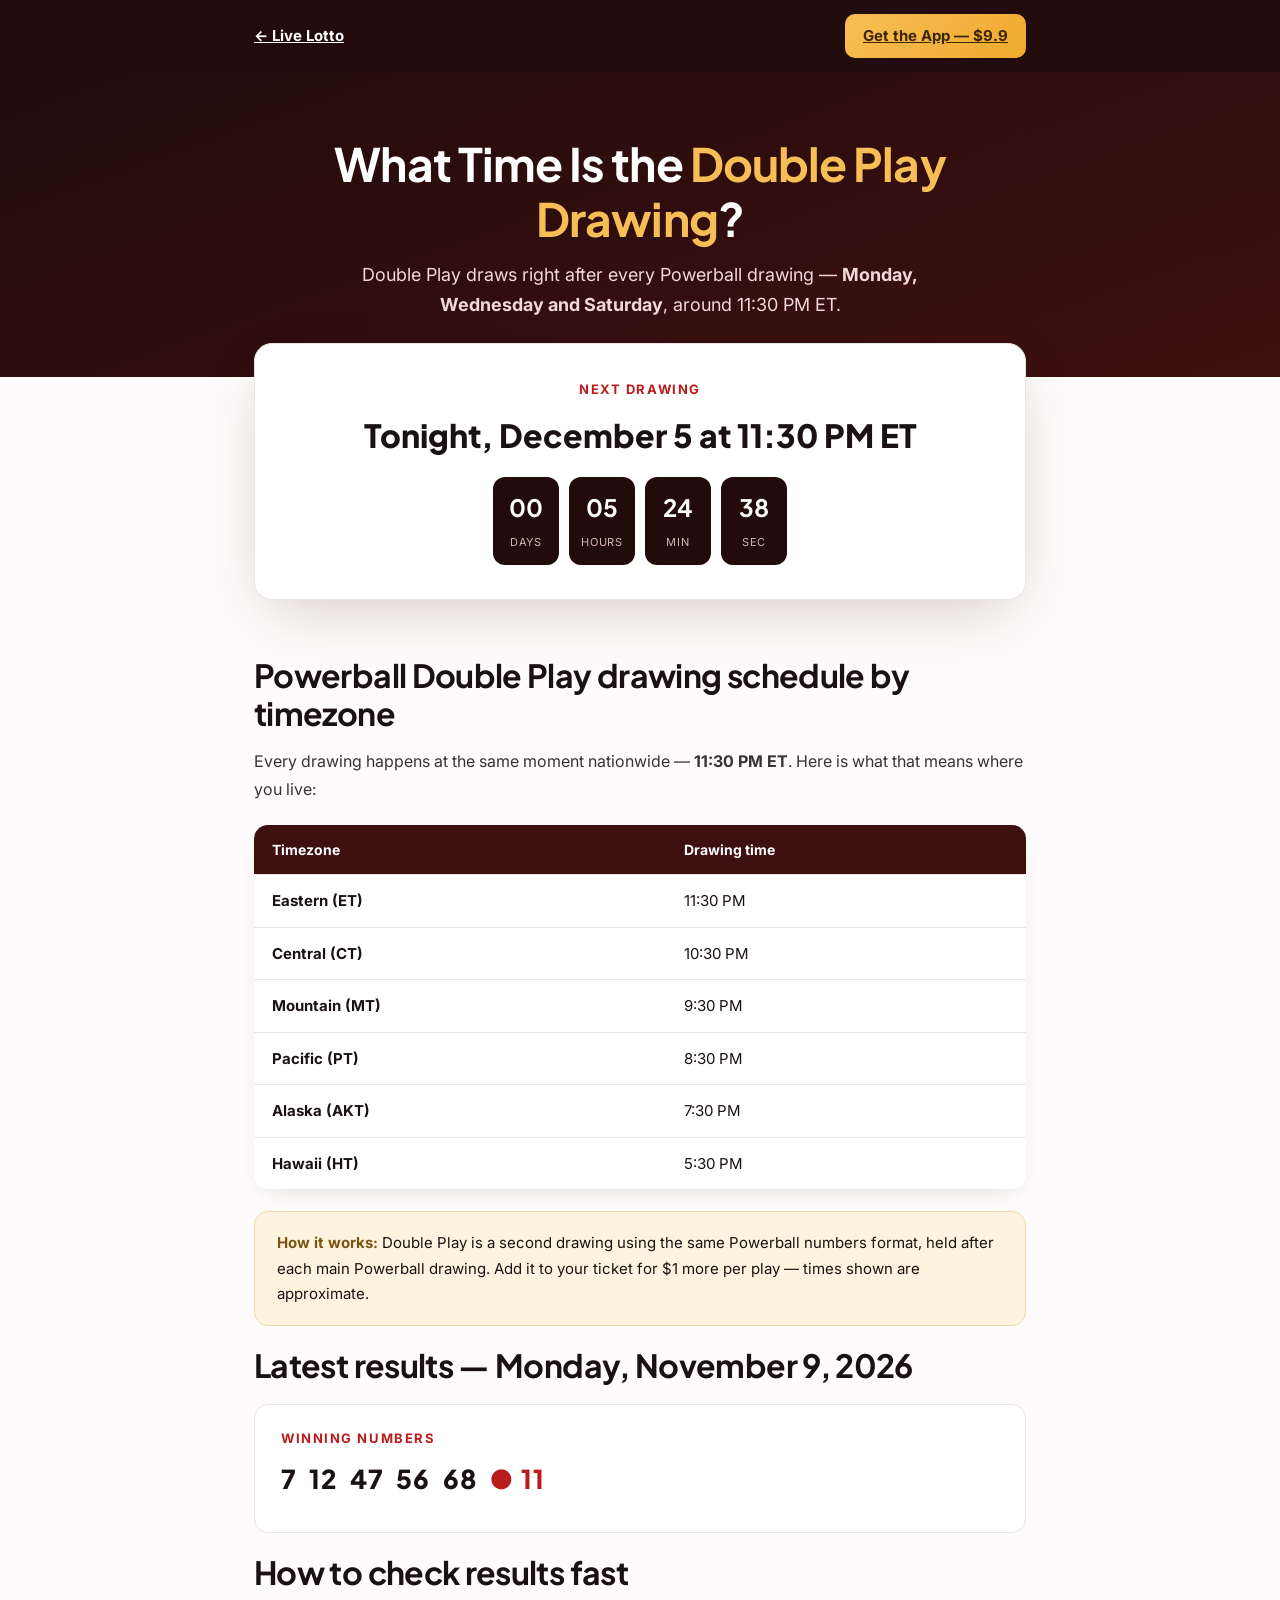
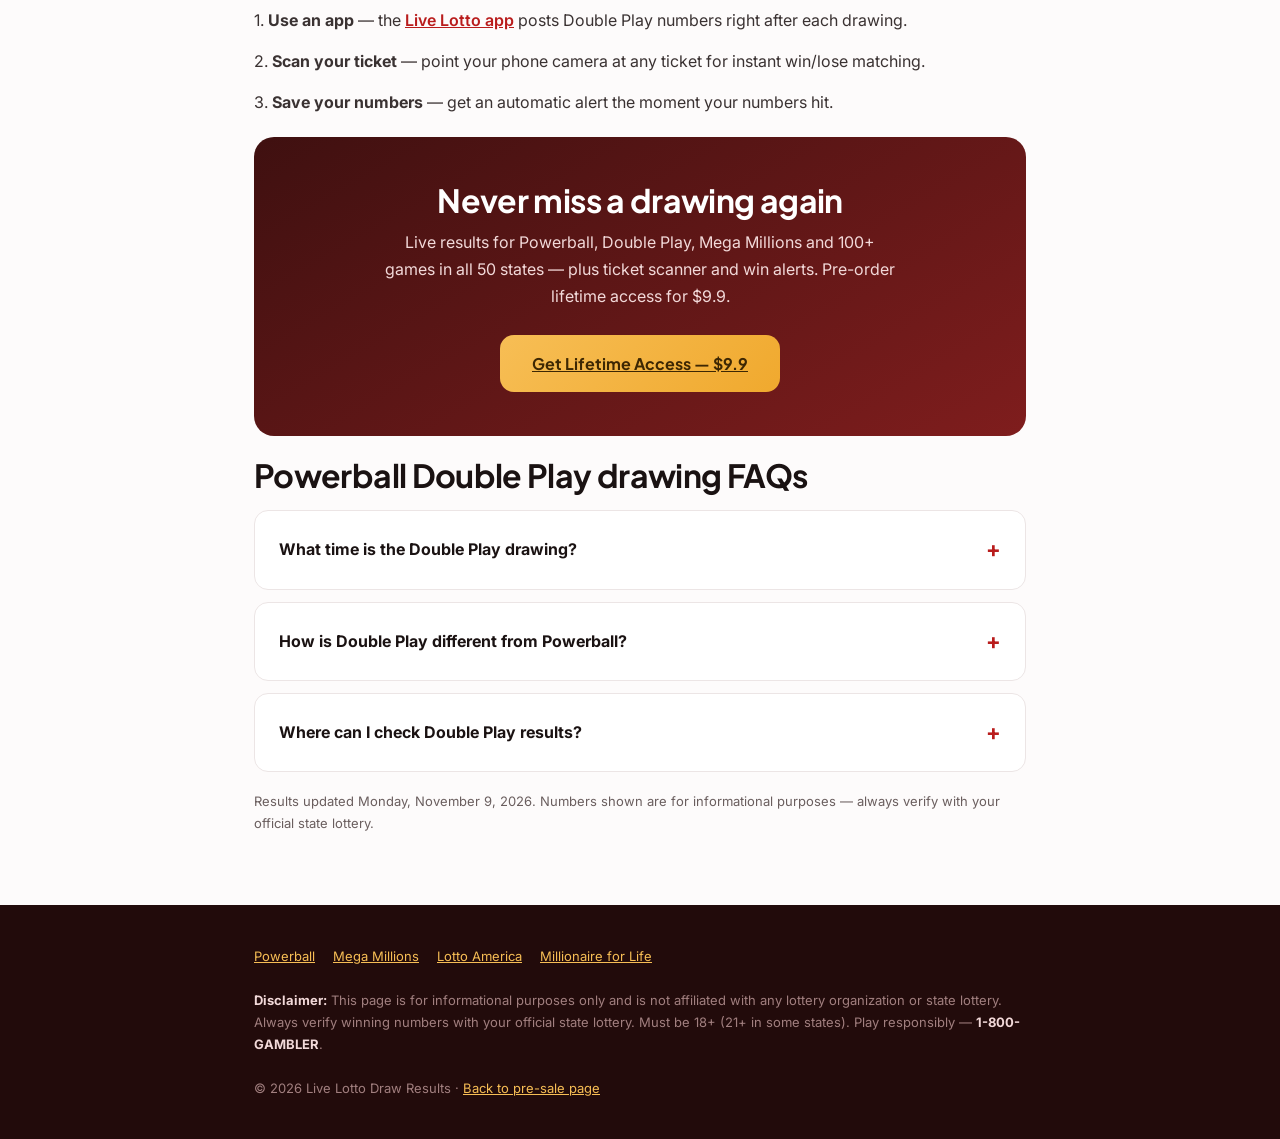
==== double-play-drawing-time.html @ 5d4a8264 "Auto-update lottery results 2026-11-10-1445" ====
<!DOCTYPE html>
<html lang="en">
<head>
<meta charset="UTF-8">
<meta name="viewport" content="width=device-width, initial-scale=1.0">
<title>What Time Is the Powerball Double Play Drawing? 2026 Schedule & Countdown</title>
<meta name="description" content="Double Play drawings follow every Powerball drawing — Monday, Wednesday and Saturday around 11:30 PM ET. See the next drawing time in your timezone with a live countdown.">
<link rel="canonical" href="https://dvbph9vzc2.github.io/Live-Lotto-Presale/double-play-drawing-time.html">
<link rel="preconnect" href="https://fonts.googleapis.com">
<link href="https://fonts.googleapis.com/css2?family=Plus+Jakarta+Sans:wght@600;700;800&family=Inter:wght@400;500;600&display=swap" rel="stylesheet">
<style>
:root{--red-950:#220b0b;--red-900:#3f1010;--red-800:#7f1d1d;--red-700:#b91c1c;--gold:#f0a92e;--ink:#1a1212;--muted:#6a5e5e;--line:#ece5e5;--bg:#fdfbfb;--card:#fff}
*{margin:0;padding:0;box-sizing:border-box}body{font-family:'Inter',system-ui,sans-serif;color:var(--ink);background:var(--bg);line-height:1.7}
h1,h2{font-family:'Plus Jakarta Sans',system-ui,sans-serif;letter-spacing:-.02em;line-height:1.2}
.wrap{max-width:820px;margin:0 auto;padding:0 24px}
.topbar{background:var(--red-950);color:#fff;padding:14px 0}
.topbar .wrap{display:flex;align-items:center;justify-content:space-between}
.topbar a{color:#fff;font-weight:700;font-size:15px}
.topbar a.cta{background:linear-gradient(135deg,#f7be55,#f0a92e);color:#3d2703;padding:9px 18px;border-radius:10px}
header.hero{background:linear-gradient(160deg,var(--red-950),var(--red-900));color:#fff;padding:64px 0 56px;text-align:center}
header.hero h1{font-size:clamp(30px,5vw,46px);margin-bottom:14px}
header.hero h1 span{color:#f7be55}
header.hero p{color:#f2d9d9;font-size:18px;max-width:620px;margin:0 auto}
.answer{background:var(--card);border:1px solid var(--line);border-radius:18px;box-shadow:0 20px 60px -20px rgba(64,16,16,.25);margin:-34px auto 0;max-width:820px;padding:34px 30px;text-align:center;position:relative}
.answer .label{font-size:13px;font-weight:700;letter-spacing:.12em;text-transform:uppercase;color:var(--red-700);margin-bottom:8px}
.answer .when{font-family:'Plus Jakarta Sans',sans-serif;font-size:clamp(22px,3.6vw,32px);font-weight:800;margin-bottom:14px}
.count{display:flex;justify-content:center;gap:10px;margin-top:6px}
.cd{background:var(--red-950);color:#fff;border-radius:12px;min-width:66px;padding:10px 6px}
.cd b{font-family:'Plus Jakarta Sans',sans-serif;font-size:24px;display:block}
.cd span{font-size:11px;letter-spacing:.08em;color:#d9b3b3}
section{padding:56px 0}
h2{font-size:clamp(24px,3.4vw,32px);margin-bottom:16px}
p{margin-bottom:14px;color:#3a3232}
table{width:100%;border-collapse:collapse;margin:22px 0;background:var(--card);border-radius:14px;overflow:hidden;box-shadow:0 8px 24px -12px rgba(64,16,16,.18)}
th{background:var(--red-900);color:#fff;text-align:left;padding:13px 18px;font-size:14px}
td{padding:13px 18px;border-top:1px solid var(--line);font-size:15px}
td:first-child{font-weight:700}
.note{background:#fdf3df;border:1px solid #f0d9a8;border-radius:14px;padding:18px 22px;font-size:15px;margin:20px 0}
.note strong{color:#7a5410}
.results{background:var(--card);border:1px solid var(--line);border-radius:14px;padding:22px 26px;margin:20px 0}
.results .nums{font-family:'Plus Jakarta Sans',sans-serif;font-size:26px;font-weight:800;letter-spacing:.04em;margin:8px 0}
.results .nums span{color:var(--red-700)}
.cta-box{background:linear-gradient(150deg,var(--red-900),var(--red-800));border-radius:20px;color:#fff;padding:44px 36px;text-align:center;margin:20px 0}
.cta-box h2{color:#fff;margin-bottom:10px}
.cta-box p{color:#f2d9d9;max-width:520px;margin:0 auto 24px}
.btn{display:inline-block;font-family:'Plus Jakarta Sans',sans-serif;font-weight:700;background:linear-gradient(135deg,#f7be55,#f0a92e);color:#3d2703;padding:15px 32px;border-radius:14px;font-size:16px}
.faq{border:1px solid var(--line);border-radius:14px;margin-bottom:12px;background:#fff}
.faq summary{cursor:pointer;font-weight:700;font-size:16px;padding:20px 24px;list-style:none;display:flex;justify-content:space-between;align-items:center}
.faq summary::-webkit-details-marker{display:none}
.faq summary::after{content:"+";font-size:22px;color:var(--red-700)}
.faq[open] summary::after{content:"–"}
.faq .a{padding:0 24px 22px;color:var(--muted);font-size:15px}
footer{background:var(--red-950);color:#a17f7f;font-size:13px;padding:40px 0;line-height:1.7}
footer strong{color:#f2d9d9}
footer nav a{color:#f7be55;margin-right:14px}
</style>
<script type="application/ld+json">
{"@context":"https://schema.org","@type":"FAQPage","mainEntity":[{"@type":"Question","name":"What time is the Double Play drawing?","acceptedAnswer":{"@type":"Answer","text":"Double Play drawings are held after each Powerball drawing — Monday, Wednesday and Saturday, at approximately 11:30 PM Eastern Time."}},{"@type":"Question","name":"How is Double Play different from Powerball?","acceptedAnswer":{"@type":"Answer","text":"Double Play uses the same 5/69 + 1/26 format but is a separate drawing with its own $10 million top prize. It costs an extra $1 per play, added to a Powerball ticket."}},{"@type":"Question","name":"Where can I check Double Play results?","acceptedAnswer":{"@type":"Answer","text":"Results post on Powerball.com after each drawing. The Live Lotto app posts winning numbers instantly, with a ticket scanner and win alerts."}}]}
</script>
</head>
<body>
<div class="topbar"><div class="wrap"><a href="index.html">← Live Lotto</a><a class="cta" href="index.html#pricing">Get the App — $9.9</a></div></div>
<header class="hero"><div class="wrap">
<h1>What Time Is the <span>Double Play Drawing</span>?</h1>
<p>Double Play draws right after every Powerball drawing — <strong>Monday, Wednesday and Saturday</strong>, around 11:30 PM ET.</p>
</div></header>
<div class="wrap"><div class="answer">
<div class="label">Next drawing</div>
<div class="when" id="when">—</div>
<div class="count"><div class="cd"><b id="cd-d">00</b><span>DAYS</span></div><div class="cd"><b id="cd-h">00</b><span>HOURS</span></div><div class="cd"><b id="cd-m">00</b><span>MIN</span></div><div class="cd"><b id="cd-s">00</b><span>SEC</span></div></div>
</div></div>
<section><div class="wrap">
<h2>Powerball Double Play drawing schedule by timezone</h2>
<p>Every drawing happens at the same moment nationwide — <strong>11:30 PM ET</strong>. Here is what that means where you live:</p>
<table><tr><th>Timezone</th><th>Drawing time</th></tr>
<tr><td>Eastern (ET)</td><td>11:30 PM</td></tr>
<tr><td>Central (CT)</td><td>10:30 PM</td></tr>
<tr><td>Mountain (MT)</td><td>9:30 PM</td></tr>
<tr><td>Pacific (PT)</td><td>8:30 PM</td></tr>
<tr><td>Alaska (AKT)</td><td>7:30 PM</td></tr>
<tr><td>Hawaii (HT)</td><td>5:30 PM</td></tr></table>
<div class="note"><strong>How it works:</strong> Double Play is a second drawing using the same Powerball numbers format, held after each main Powerball drawing. Add it to your ticket for $1 more per play — times shown are approximate.</div>
<h2>Latest results — Monday, November 9, 2026</h2>
<div class="results">
<div class="label" style="font-size:13px;font-weight:700;letter-spacing:.12em;text-transform:uppercase;color:var(--red-700)">Winning numbers</div>
<div class="nums">7 &nbsp;12 &nbsp;47 &nbsp;56 &nbsp;68 &nbsp;<span>● 11</span></div>
</div>

<h2>How to check results fast</h2>
<p>1. <strong>Use an app</strong> — the <a href="index.html" style="color:var(--red-700);font-weight:600">Live Lotto app</a> posts Double Play numbers right after each drawing.</p>
<p>2. <strong>Scan your ticket</strong> — point your phone camera at any ticket for instant win/lose matching.</p>
<p>3. <strong>Save your numbers</strong> — get an automatic alert the moment your numbers hit.</p>
<div class="cta-box">
<h2>Never miss a drawing again</h2>
<p>Live results for Powerball, Double Play, Mega Millions and 100+ games in all 50 states — plus ticket scanner and win alerts. Pre-order lifetime access for $9.9.</p>
<a class="btn" href="index.html#pricing">Get Lifetime Access — $9.9</a>
</div>
<h2>Powerball Double Play drawing FAQs</h2>
<details class="faq"><summary>What time is the Double Play drawing?</summary><div class="a">Double Play drawings are held after each Powerball drawing — Monday, Wednesday and Saturday, at approximately 11:30 PM Eastern Time.</div></details>
<details class="faq"><summary>How is Double Play different from Powerball?</summary><div class="a">Double Play uses the same 5/69 + 1/26 format but is a separate drawing with its own $10 million top prize. It costs an extra $1 per play, added to a Powerball ticket.</div></details>
<details class="faq"><summary>Where can I check Double Play results?</summary><div class="a">Results post on Powerball.com after each drawing. The Live Lotto app posts winning numbers instantly, with a ticket scanner and win alerts.</div></details>
<p style="font-size:13px;color:var(--muted);margin-top:18px">Results updated Monday, November 9, 2026. Numbers shown are for informational purposes — always verify with your official state lottery.</p>
</div></section>
<footer><div class="wrap">
<nav><a href="powerball-drawing-time.html">Powerball</a>
<a href="mega-millions-drawing-time.html">Mega Millions</a>
<a href="lotto-america-drawing-time.html">Lotto America</a>
<a href="millionaire-for-life-drawing-time.html">Millionaire for Life</a></nav><br>
<strong>Disclaimer:</strong> This page is for informational purposes only and is not affiliated with any lottery organization or state lottery. Always verify winning numbers with your official state lottery. Must be 18+ (21+ in some states). Play responsibly — <strong>1-800-GAMBLER</strong>.<br><br>
© 2026 Live Lotto Draw Results · <a href="index.html" style="color:#f7be55">Back to pre-sale page</a>
</div></footer>
<script>
function etParts(ms){
  var map={Sun:0,Mon:1,Tue:2,Wed:3,Thu:4,Fri:5,Sat:6};
  var p=Object.fromEntries(new Intl.DateTimeFormat('en-US',{timeZone:'America/New_York',weekday:'short',year:'numeric',month:'numeric',day:'numeric',hour:'numeric',minute:'numeric',hour12:false}).formatToParts(new Date(ms)).map(function(x){return [x.type,x.value];}));
  return {wd:map[p.weekday],y:+p.year,mo:+p.month,d:+p.day};
}
function etOffsetMs(ms){
  var dtf=new Intl.DateTimeFormat('en-US',{timeZone:'America/New_York',year:'numeric',month:'2-digit',day:'2-digit',hour:'2-digit',minute:'2-digit',second:'2-digit',hour12:false});
  var p=Object.fromEntries(dtf.formatToParts(new Date(ms)).map(function(x){return [x.type,x.value];}));
  var asUTC=Date.UTC(+p.year,+p.month-1,+p.day,(+p.hour)%24,+p.minute,+p.second);
  return ms-asUTC;
}
function nextDraw(){
  var now=Date.now(),days=[1, 3, 6];
  for(var i=0;i<8;i++){
    var probe=now+i*864e5, ep=etParts(probe);
    if(days.indexOf(ep.wd)===-1) continue;
    var drawMs=Date.UTC(ep.y,ep.mo-1,ep.d,23,30,0)+etOffsetMs(probe);
    if(drawMs>now) return {ms:drawMs,y:ep.y,mo:ep.mo,d:ep.d};
  }
  return null;
}
var DAYS=['Sunday','Monday','Tuesday','Wednesday','Thursday','Friday','Saturday'];
var MON=['January','February','March','April','May','June','July','August','September','October','November','December'];
var nd=nextDraw();
if(nd){
  var ep=etParts(nd.ms);
  var today=etParts(Date.now());
  var label=(ep.y===today.y&&ep.mo===today.mo&&ep.d===today.d)?"Tonight":DAYS[ep.wd];
  document.getElementById('when').textContent=label+', '+MON[ep.mo-1]+' '+ep.d+' at 11:30 PM ET';
  (function tick(){
    var diff=Math.max(0,nd.ms-Date.now());
    var d=Math.floor(diff/864e5),h=Math.floor(diff%864e5/36e5),m=Math.floor(diff%36e5/6e4),s=Math.floor(diff%6e4/1e3);
    document.getElementById('cd-d').textContent=String(d).padStart(2,'0');
    document.getElementById('cd-h').textContent=String(h).padStart(2,'0');
    document.getElementById('cd-m').textContent=String(m).padStart(2,'0');
    document.getElementById('cd-s').textContent=String(s).padStart(2,'0');
    setTimeout(tick,1000);
  })();
}
</script>
</body>
</html>
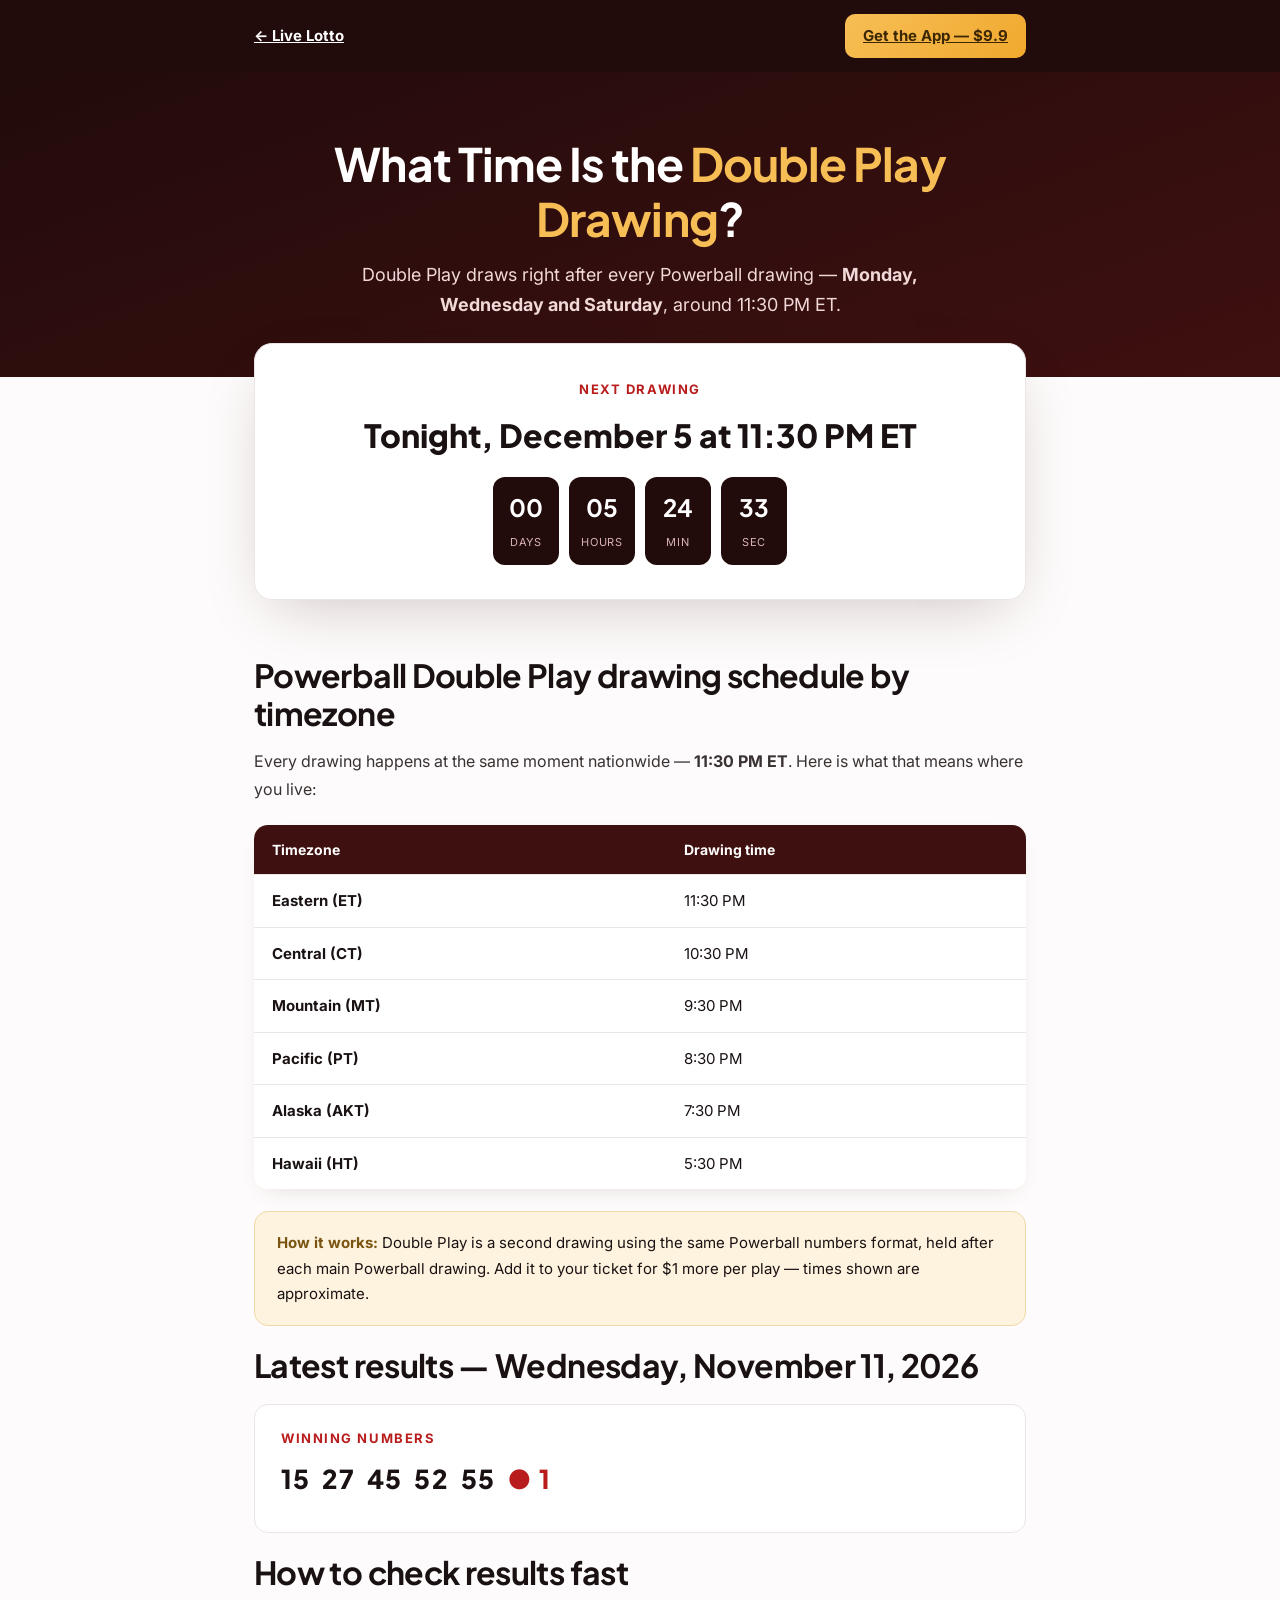
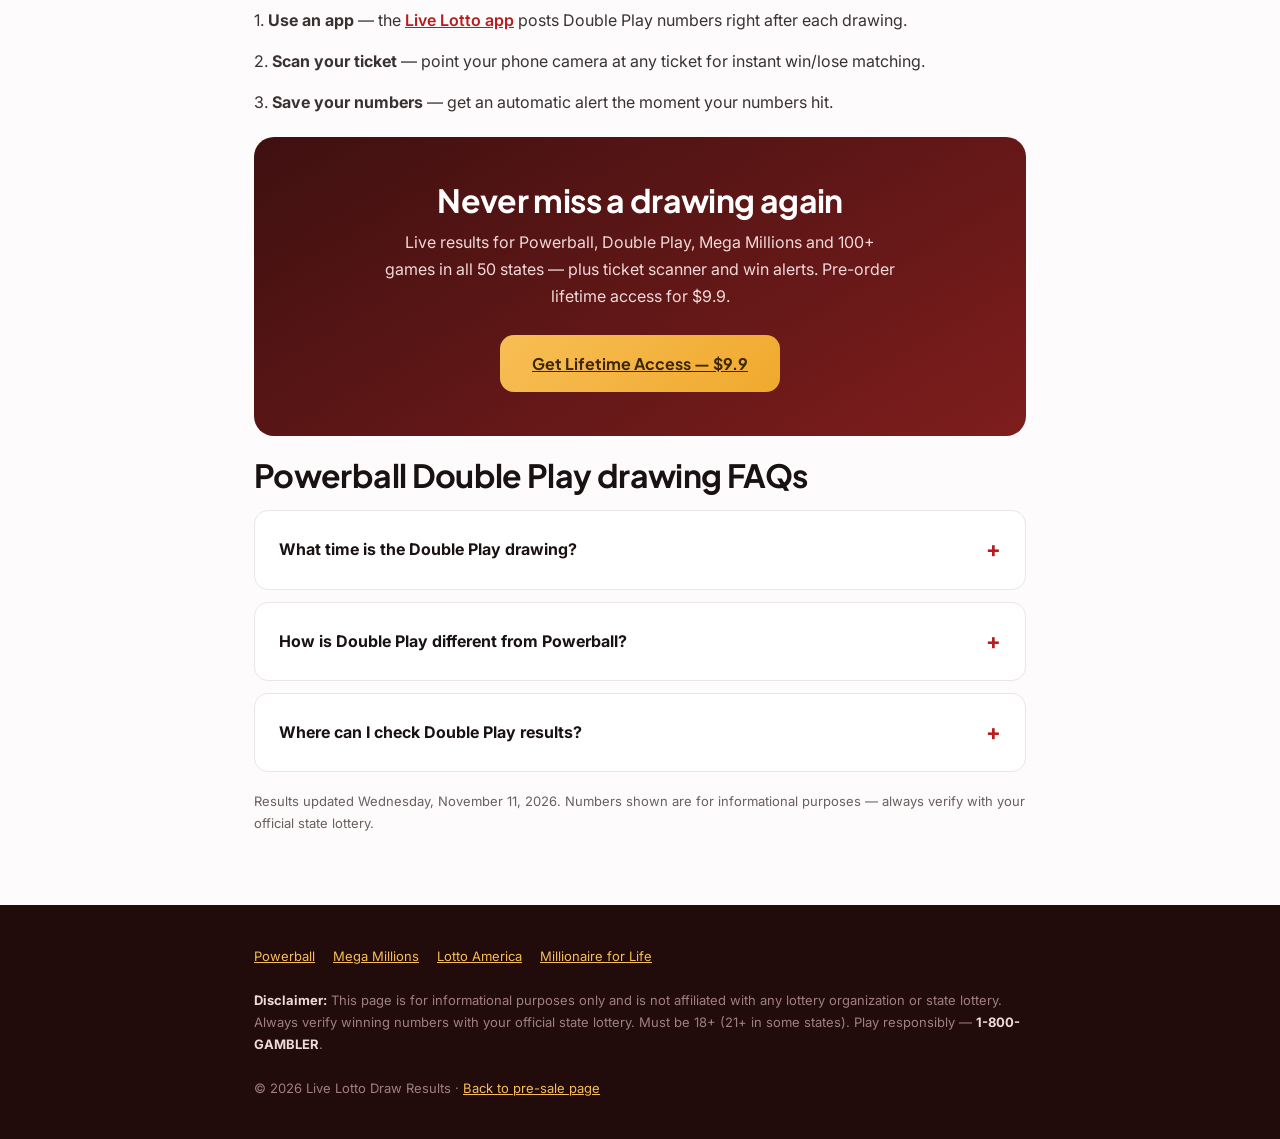
==== commit 0aa9356a: "Auto-update lottery results 2026-11-12-1502" ====
--- a/double-play-drawing-time.html
+++ b/double-play-drawing-time.html
@@ -80,10 +80,10 @@
 <tr><td>Alaska (AKT)</td><td>7:30 PM</td></tr>
 <tr><td>Hawaii (HT)</td><td>5:30 PM</td></tr></table>
 <div class="note"><strong>How it works:</strong> Double Play is a second drawing using the same Powerball numbers format, held after each main Powerball drawing. Add it to your ticket for $1 more per play — times shown are approximate.</div>
-<h2>Latest results — Monday, November 9, 2026</h2>
+<h2>Latest results — Wednesday, November 11, 2026</h2>
 <div class="results">
 <div class="label" style="font-size:13px;font-weight:700;letter-spacing:.12em;text-transform:uppercase;color:var(--red-700)">Winning numbers</div>
-<div class="nums">7 &nbsp;12 &nbsp;47 &nbsp;56 &nbsp;68 &nbsp;<span>● 11</span></div>
+<div class="nums">15 &nbsp;27 &nbsp;45 &nbsp;52 &nbsp;55 &nbsp;<span>● 1</span></div>
 </div>
 
 <h2>How to check results fast</h2>
@@ -99,7 +99,7 @@
 <details class="faq"><summary>What time is the Double Play drawing?</summary><div class="a">Double Play drawings are held after each Powerball drawing — Monday, Wednesday and Saturday, at approximately 11:30 PM Eastern Time.</div></details>
 <details class="faq"><summary>How is Double Play different from Powerball?</summary><div class="a">Double Play uses the same 5/69 + 1/26 format but is a separate drawing with its own $10 million top prize. It costs an extra $1 per play, added to a Powerball ticket.</div></details>
 <details class="faq"><summary>Where can I check Double Play results?</summary><div class="a">Results post on Powerball.com after each drawing. The Live Lotto app posts winning numbers instantly, with a ticket scanner and win alerts.</div></details>
-<p style="font-size:13px;color:var(--muted);margin-top:18px">Results updated Monday, November 9, 2026. Numbers shown are for informational purposes — always verify with your official state lottery.</p>
+<p style="font-size:13px;color:var(--muted);margin-top:18px">Results updated Wednesday, November 11, 2026. Numbers shown are for informational purposes — always verify with your official state lottery.</p>
 </div></section>
 <footer><div class="wrap">
 <nav><a href="powerball-drawing-time.html">Powerball</a>
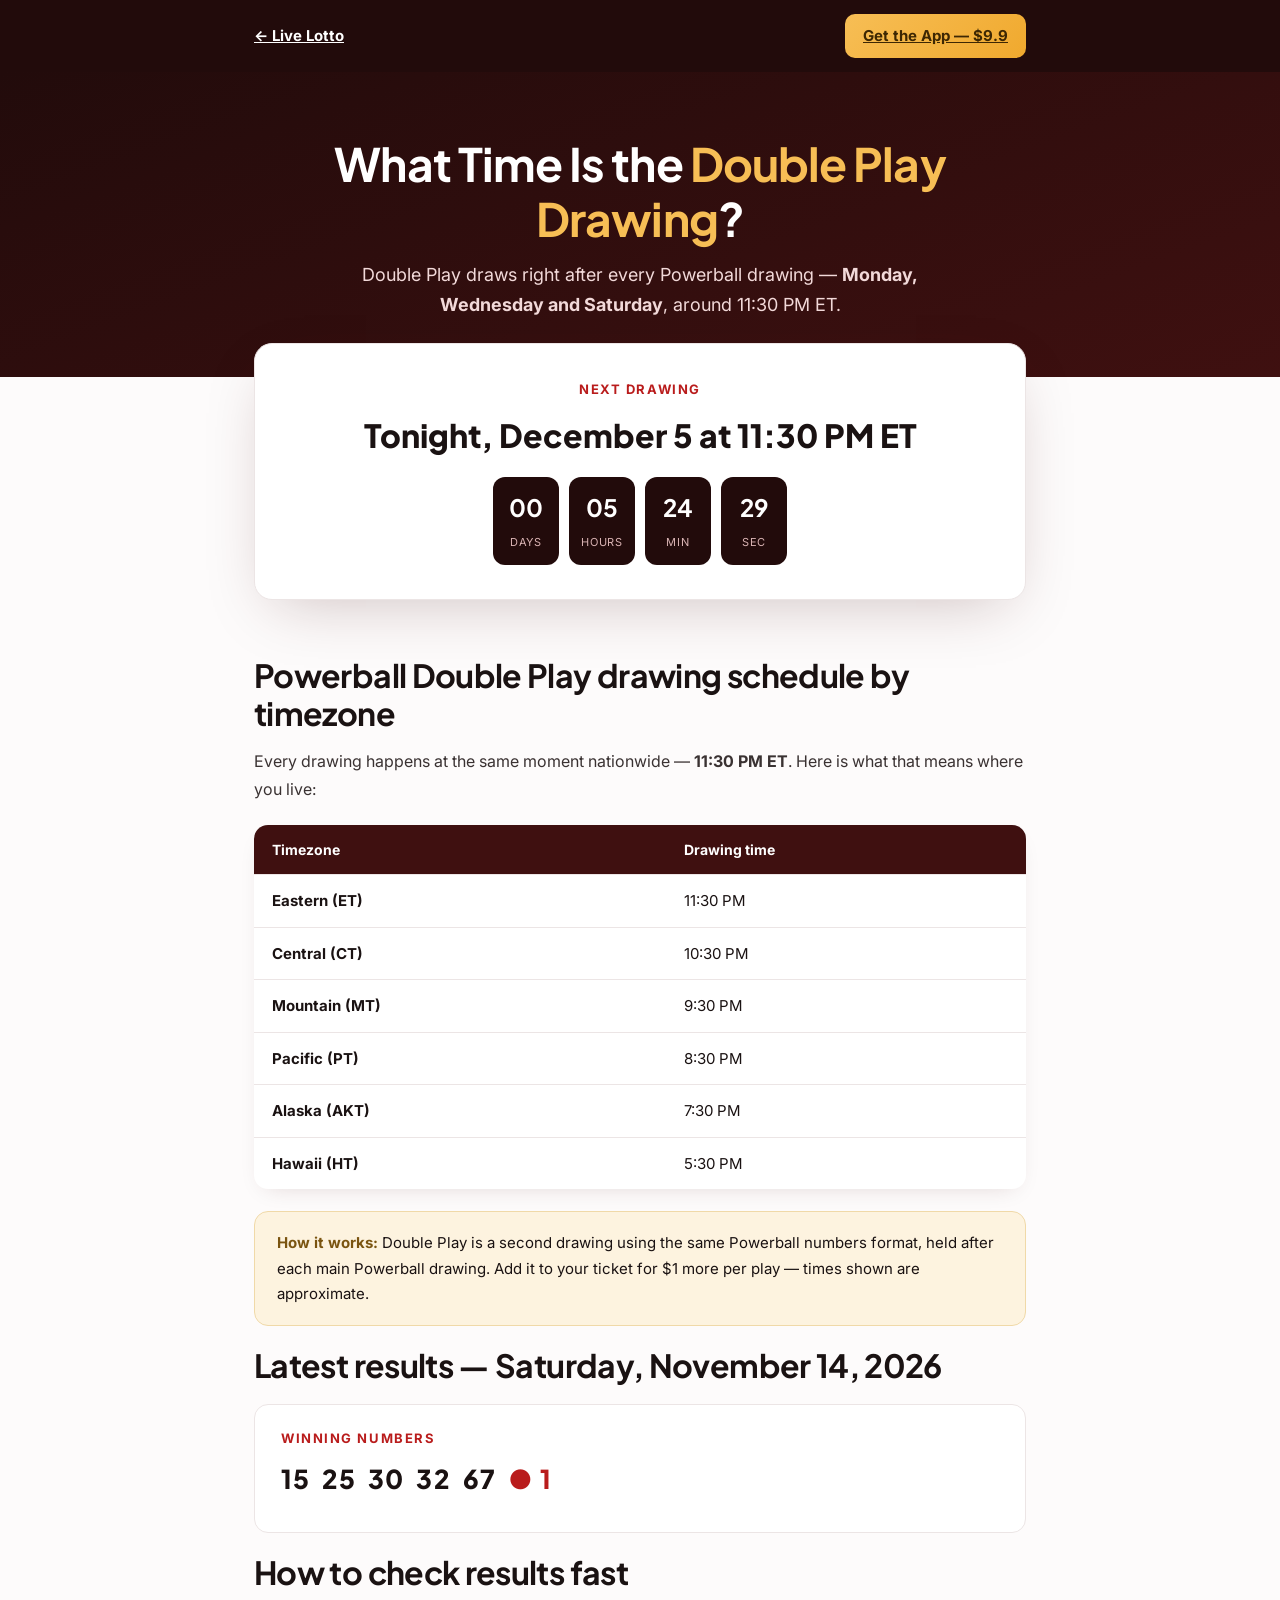
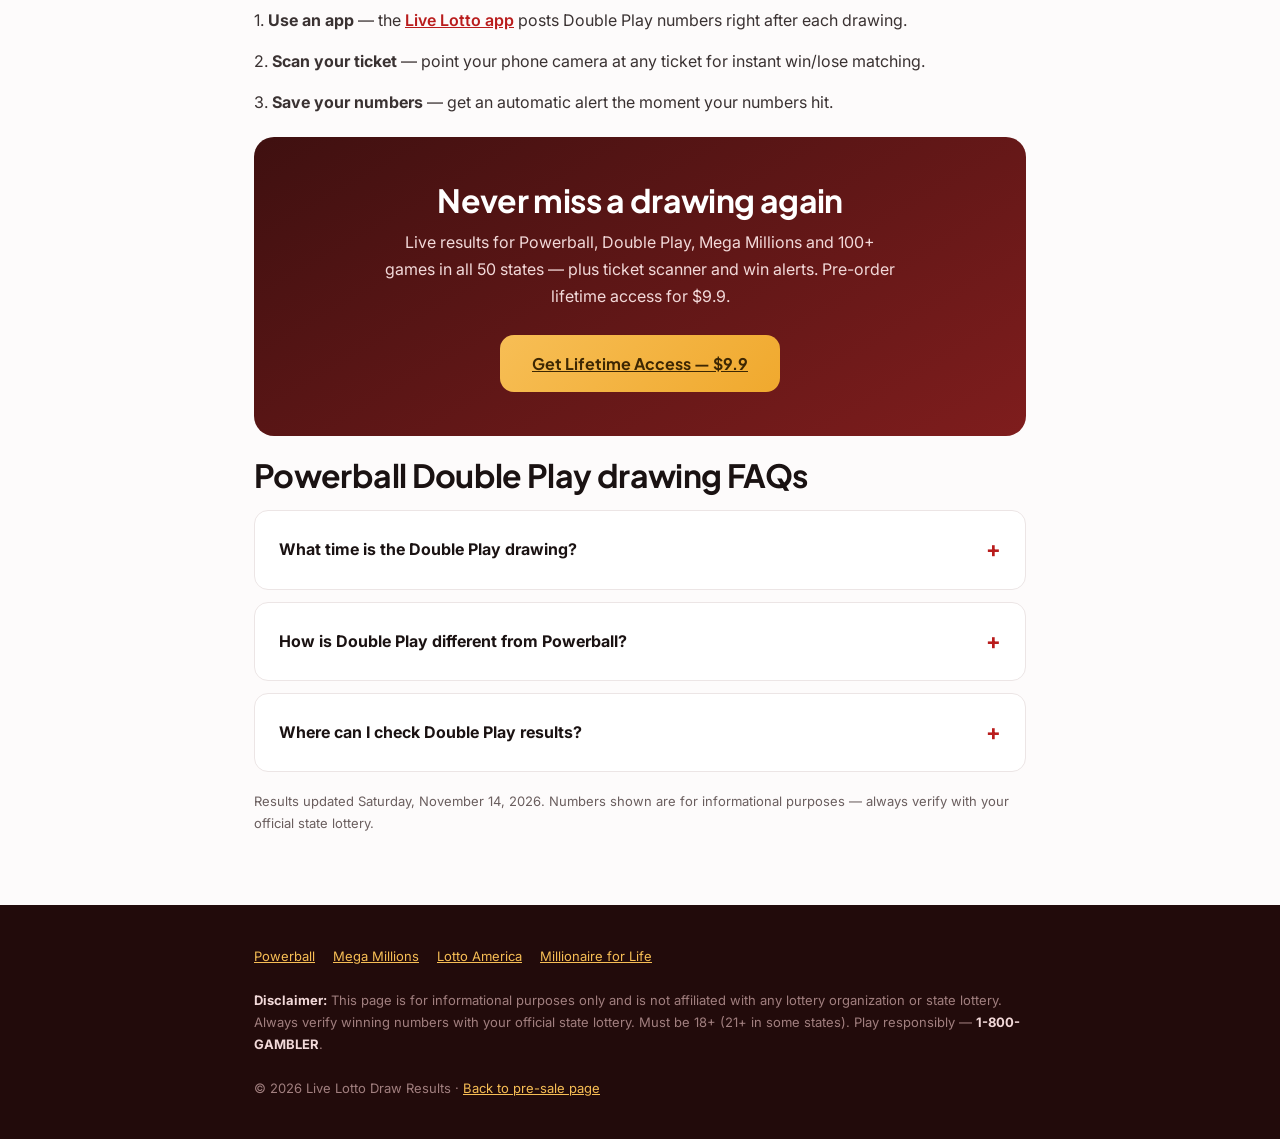
==== commit 750c50c9: "Auto-update lottery results 2026-11-15-1350" ====
--- a/double-play-drawing-time.html
+++ b/double-play-drawing-time.html
@@ -80,10 +80,10 @@
 <tr><td>Alaska (AKT)</td><td>7:30 PM</td></tr>
 <tr><td>Hawaii (HT)</td><td>5:30 PM</td></tr></table>
 <div class="note"><strong>How it works:</strong> Double Play is a second drawing using the same Powerball numbers format, held after each main Powerball drawing. Add it to your ticket for $1 more per play — times shown are approximate.</div>
-<h2>Latest results — Wednesday, November 11, 2026</h2>
+<h2>Latest results — Saturday, November 14, 2026</h2>
 <div class="results">
 <div class="label" style="font-size:13px;font-weight:700;letter-spacing:.12em;text-transform:uppercase;color:var(--red-700)">Winning numbers</div>
-<div class="nums">15 &nbsp;27 &nbsp;45 &nbsp;52 &nbsp;55 &nbsp;<span>● 1</span></div>
+<div class="nums">15 &nbsp;25 &nbsp;30 &nbsp;32 &nbsp;67 &nbsp;<span>● 1</span></div>
 </div>
 
 <h2>How to check results fast</h2>
@@ -99,7 +99,7 @@
 <details class="faq"><summary>What time is the Double Play drawing?</summary><div class="a">Double Play drawings are held after each Powerball drawing — Monday, Wednesday and Saturday, at approximately 11:30 PM Eastern Time.</div></details>
 <details class="faq"><summary>How is Double Play different from Powerball?</summary><div class="a">Double Play uses the same 5/69 + 1/26 format but is a separate drawing with its own $10 million top prize. It costs an extra $1 per play, added to a Powerball ticket.</div></details>
 <details class="faq"><summary>Where can I check Double Play results?</summary><div class="a">Results post on Powerball.com after each drawing. The Live Lotto app posts winning numbers instantly, with a ticket scanner and win alerts.</div></details>
-<p style="font-size:13px;color:var(--muted);margin-top:18px">Results updated Wednesday, November 11, 2026. Numbers shown are for informational purposes — always verify with your official state lottery.</p>
+<p style="font-size:13px;color:var(--muted);margin-top:18px">Results updated Saturday, November 14, 2026. Numbers shown are for informational purposes — always verify with your official state lottery.</p>
 </div></section>
 <footer><div class="wrap">
 <nav><a href="powerball-drawing-time.html">Powerball</a>
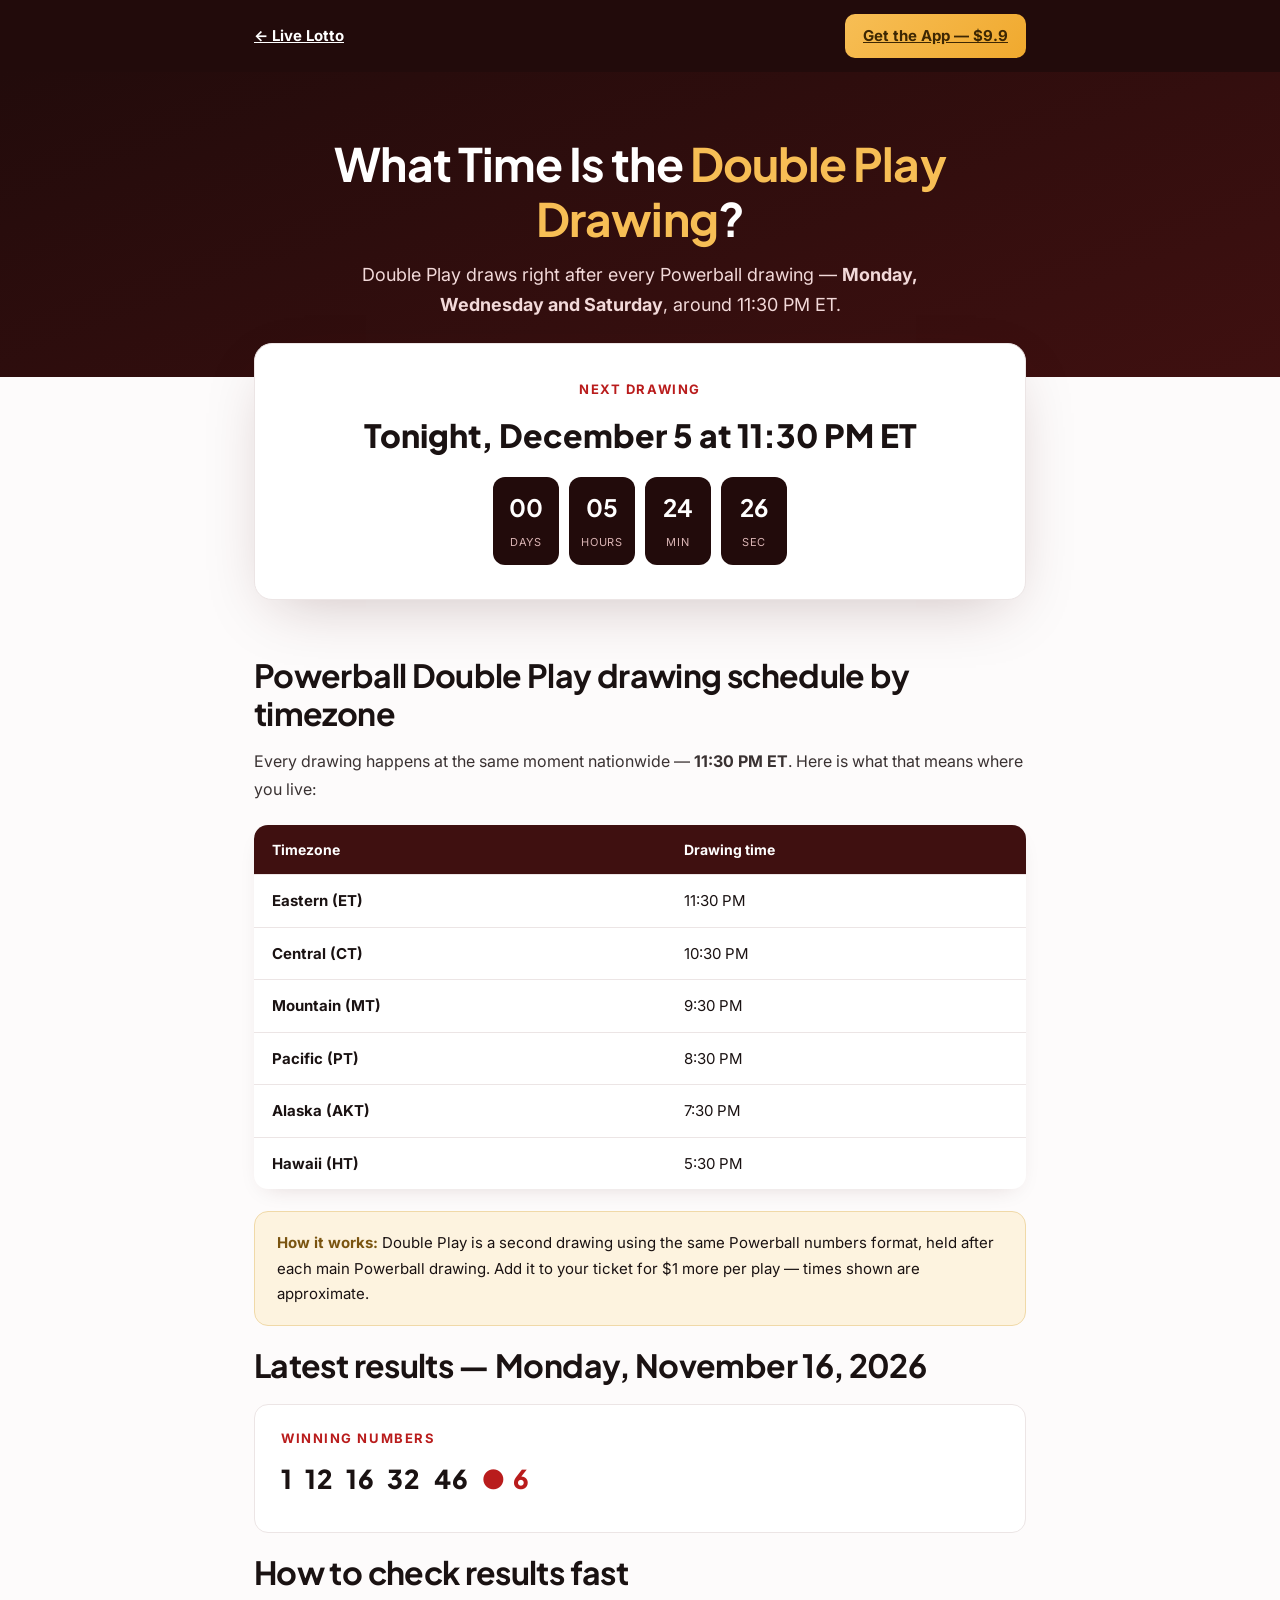
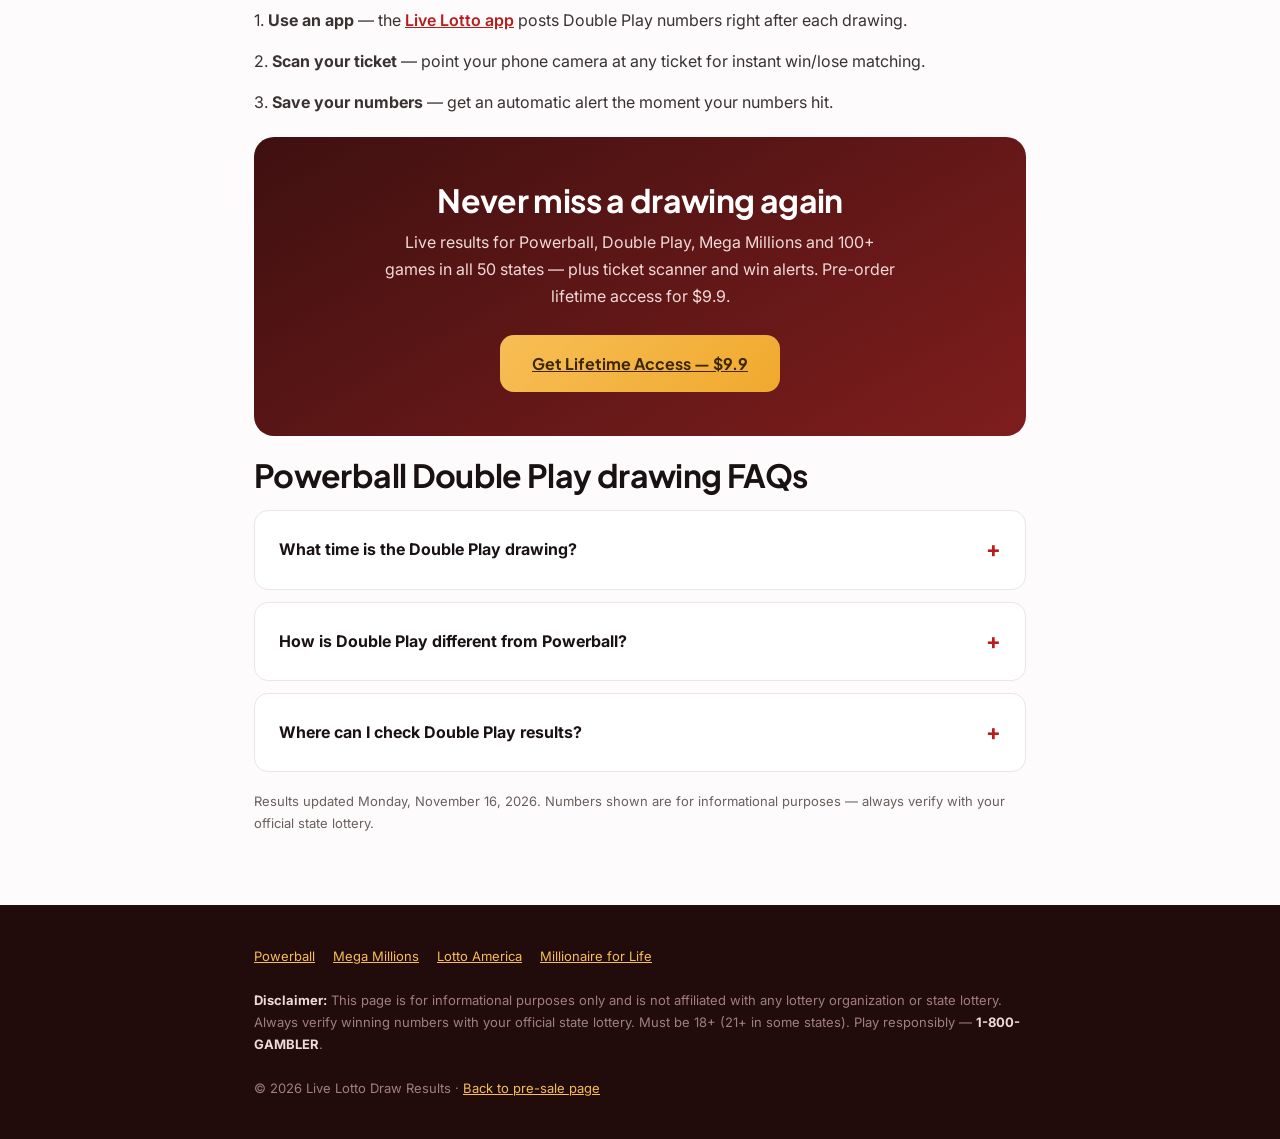
==== commit 37796665: "Auto-update lottery results 2026-11-17-1553" ====
--- a/double-play-drawing-time.html
+++ b/double-play-drawing-time.html
@@ -80,10 +80,10 @@
 <tr><td>Alaska (AKT)</td><td>7:30 PM</td></tr>
 <tr><td>Hawaii (HT)</td><td>5:30 PM</td></tr></table>
 <div class="note"><strong>How it works:</strong> Double Play is a second drawing using the same Powerball numbers format, held after each main Powerball drawing. Add it to your ticket for $1 more per play — times shown are approximate.</div>
-<h2>Latest results — Saturday, November 14, 2026</h2>
+<h2>Latest results — Monday, November 16, 2026</h2>
 <div class="results">
 <div class="label" style="font-size:13px;font-weight:700;letter-spacing:.12em;text-transform:uppercase;color:var(--red-700)">Winning numbers</div>
-<div class="nums">15 &nbsp;25 &nbsp;30 &nbsp;32 &nbsp;67 &nbsp;<span>● 1</span></div>
+<div class="nums">1 &nbsp;12 &nbsp;16 &nbsp;32 &nbsp;46 &nbsp;<span>● 6</span></div>
 </div>
 
 <h2>How to check results fast</h2>
@@ -99,7 +99,7 @@
 <details class="faq"><summary>What time is the Double Play drawing?</summary><div class="a">Double Play drawings are held after each Powerball drawing — Monday, Wednesday and Saturday, at approximately 11:30 PM Eastern Time.</div></details>
 <details class="faq"><summary>How is Double Play different from Powerball?</summary><div class="a">Double Play uses the same 5/69 + 1/26 format but is a separate drawing with its own $10 million top prize. It costs an extra $1 per play, added to a Powerball ticket.</div></details>
 <details class="faq"><summary>Where can I check Double Play results?</summary><div class="a">Results post on Powerball.com after each drawing. The Live Lotto app posts winning numbers instantly, with a ticket scanner and win alerts.</div></details>
-<p style="font-size:13px;color:var(--muted);margin-top:18px">Results updated Saturday, November 14, 2026. Numbers shown are for informational purposes — always verify with your official state lottery.</p>
+<p style="font-size:13px;color:var(--muted);margin-top:18px">Results updated Monday, November 16, 2026. Numbers shown are for informational purposes — always verify with your official state lottery.</p>
 </div></section>
 <footer><div class="wrap">
 <nav><a href="powerball-drawing-time.html">Powerball</a>
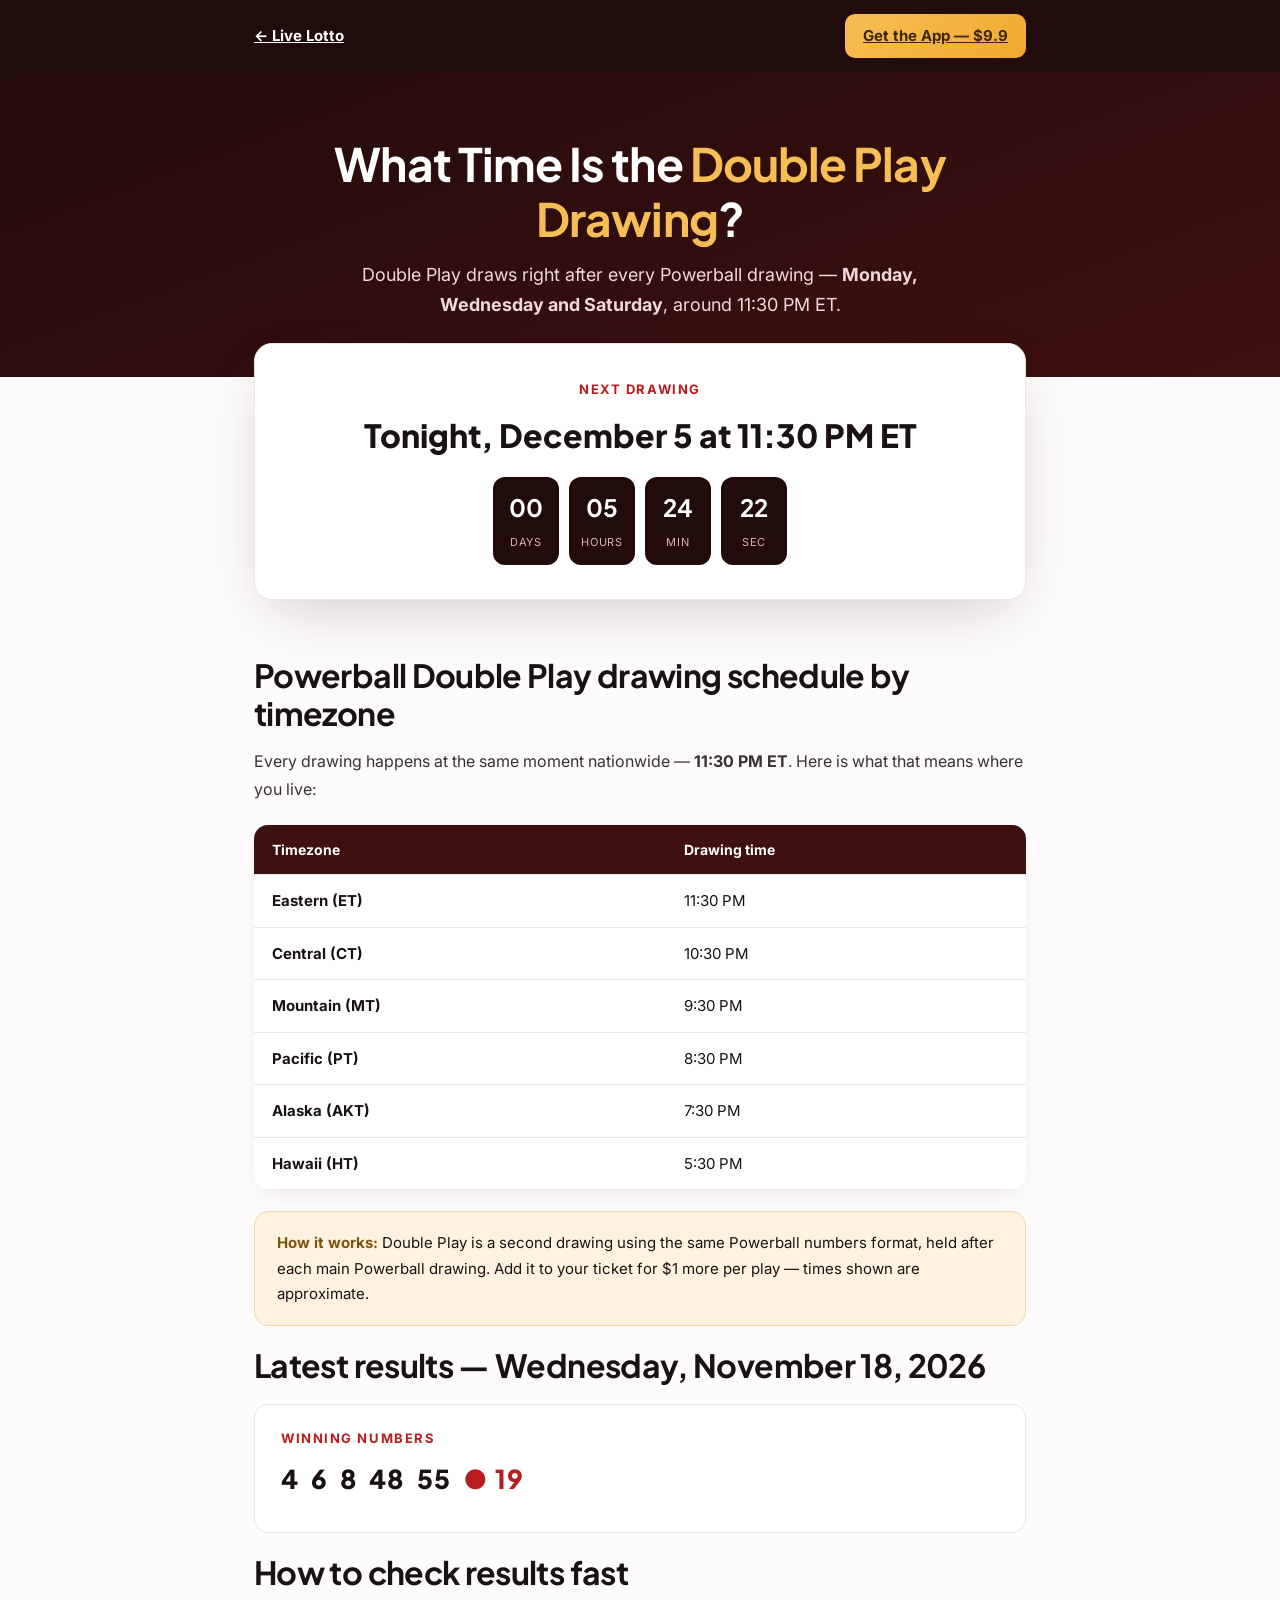
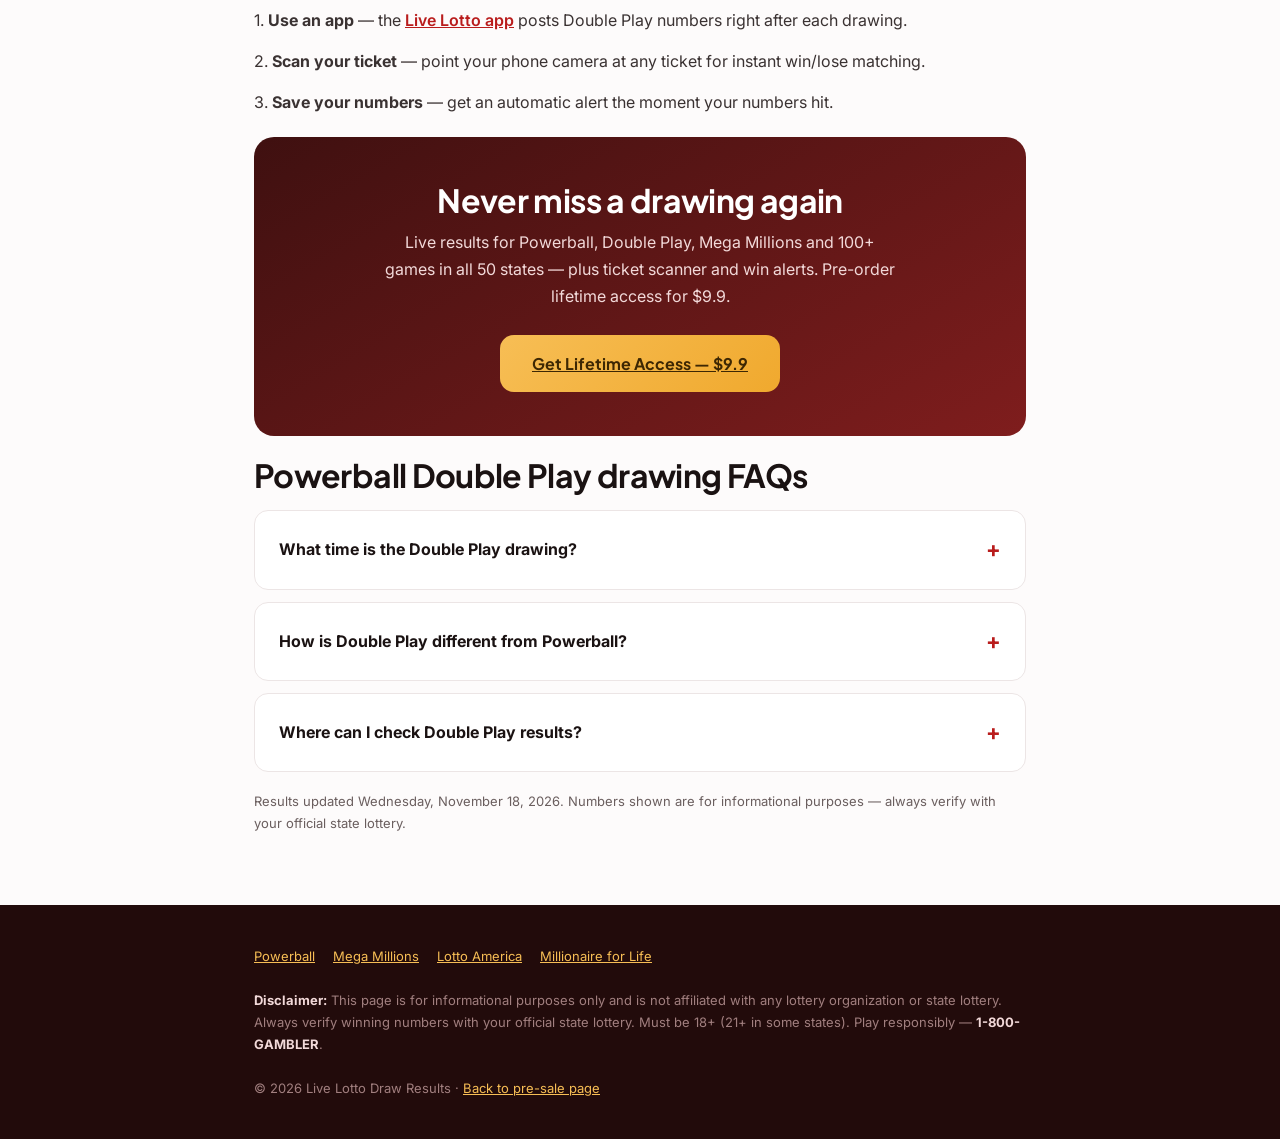
==== commit 47db05c3: "Auto-update lottery results 2026-11-19-1538" ====
--- a/double-play-drawing-time.html
+++ b/double-play-drawing-time.html
@@ -80,10 +80,10 @@
 <tr><td>Alaska (AKT)</td><td>7:30 PM</td></tr>
 <tr><td>Hawaii (HT)</td><td>5:30 PM</td></tr></table>
 <div class="note"><strong>How it works:</strong> Double Play is a second drawing using the same Powerball numbers format, held after each main Powerball drawing. Add it to your ticket for $1 more per play — times shown are approximate.</div>
-<h2>Latest results — Monday, November 16, 2026</h2>
+<h2>Latest results — Wednesday, November 18, 2026</h2>
 <div class="results">
 <div class="label" style="font-size:13px;font-weight:700;letter-spacing:.12em;text-transform:uppercase;color:var(--red-700)">Winning numbers</div>
-<div class="nums">1 &nbsp;12 &nbsp;16 &nbsp;32 &nbsp;46 &nbsp;<span>● 6</span></div>
+<div class="nums">4 &nbsp;6 &nbsp;8 &nbsp;48 &nbsp;55 &nbsp;<span>● 19</span></div>
 </div>
 
 <h2>How to check results fast</h2>
@@ -99,7 +99,7 @@
 <details class="faq"><summary>What time is the Double Play drawing?</summary><div class="a">Double Play drawings are held after each Powerball drawing — Monday, Wednesday and Saturday, at approximately 11:30 PM Eastern Time.</div></details>
 <details class="faq"><summary>How is Double Play different from Powerball?</summary><div class="a">Double Play uses the same 5/69 + 1/26 format but is a separate drawing with its own $10 million top prize. It costs an extra $1 per play, added to a Powerball ticket.</div></details>
 <details class="faq"><summary>Where can I check Double Play results?</summary><div class="a">Results post on Powerball.com after each drawing. The Live Lotto app posts winning numbers instantly, with a ticket scanner and win alerts.</div></details>
-<p style="font-size:13px;color:var(--muted);margin-top:18px">Results updated Monday, November 16, 2026. Numbers shown are for informational purposes — always verify with your official state lottery.</p>
+<p style="font-size:13px;color:var(--muted);margin-top:18px">Results updated Wednesday, November 18, 2026. Numbers shown are for informational purposes — always verify with your official state lottery.</p>
 </div></section>
 <footer><div class="wrap">
 <nav><a href="powerball-drawing-time.html">Powerball</a>
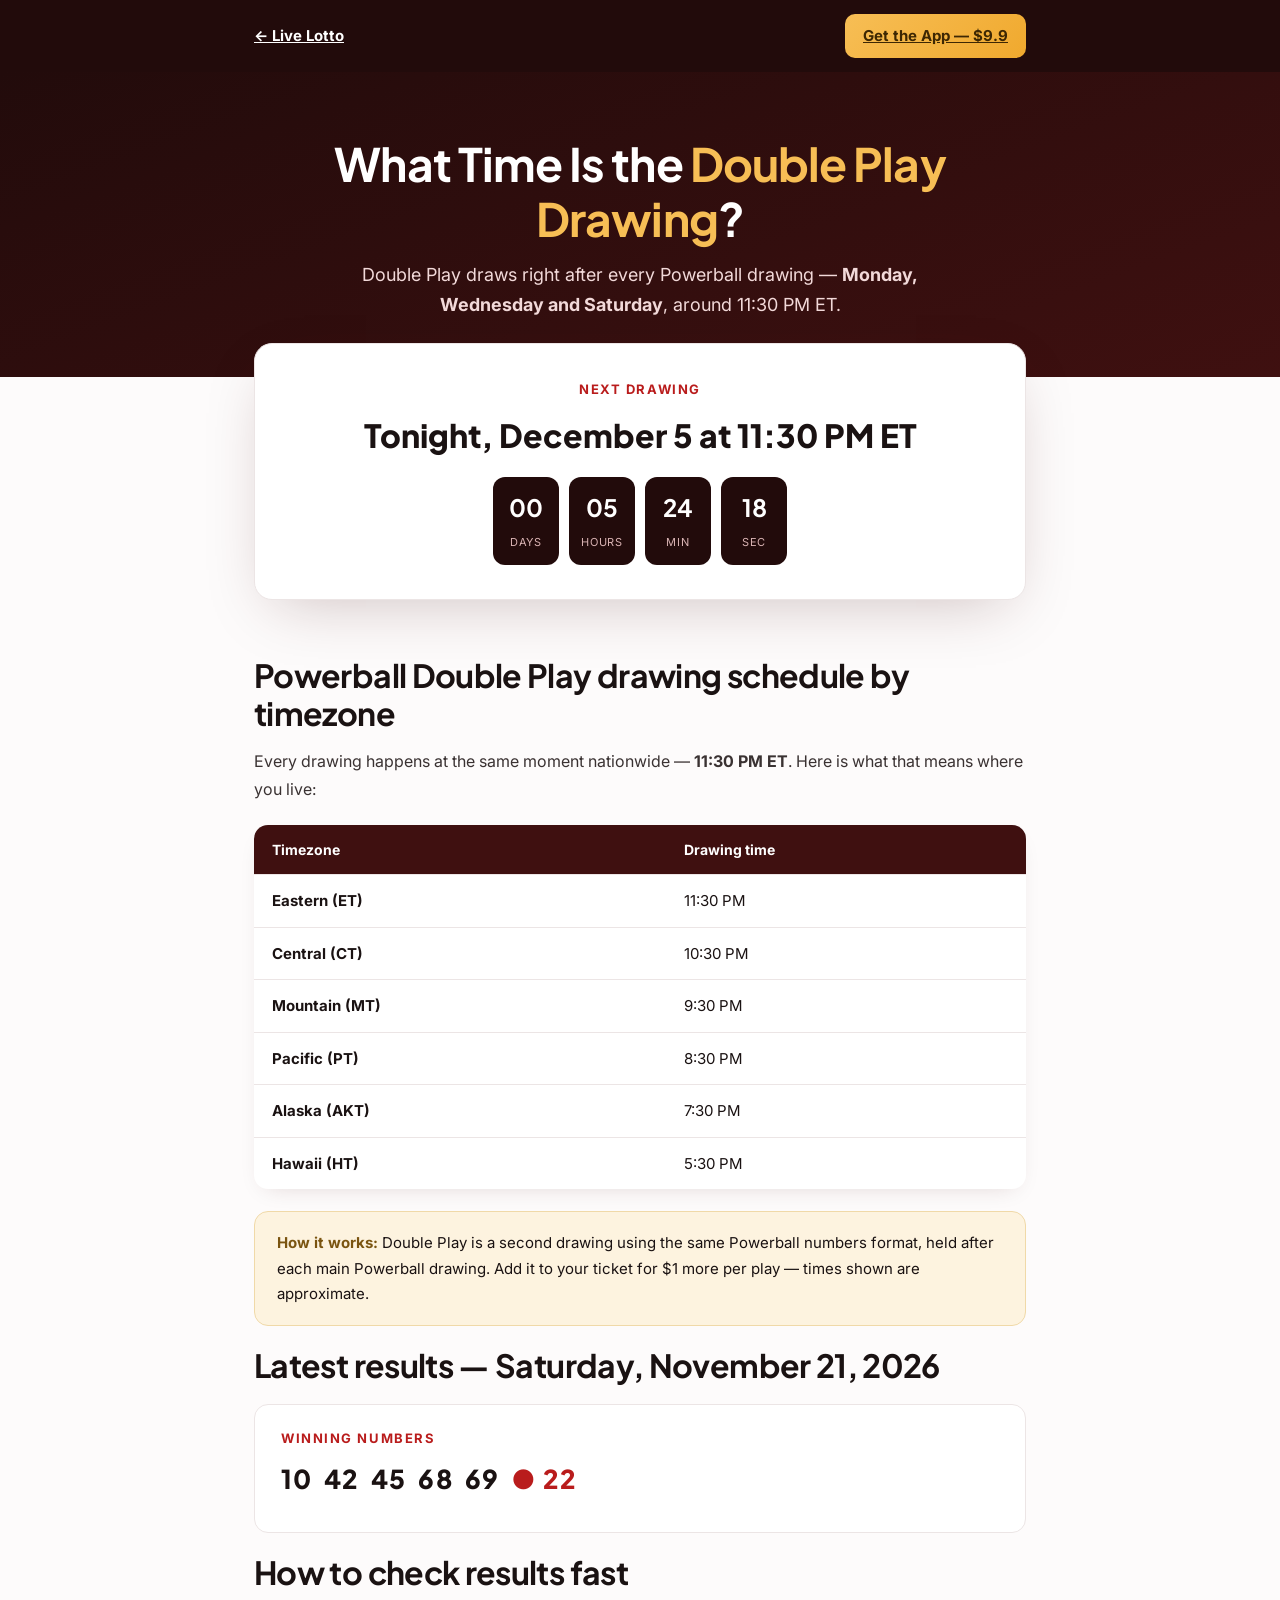
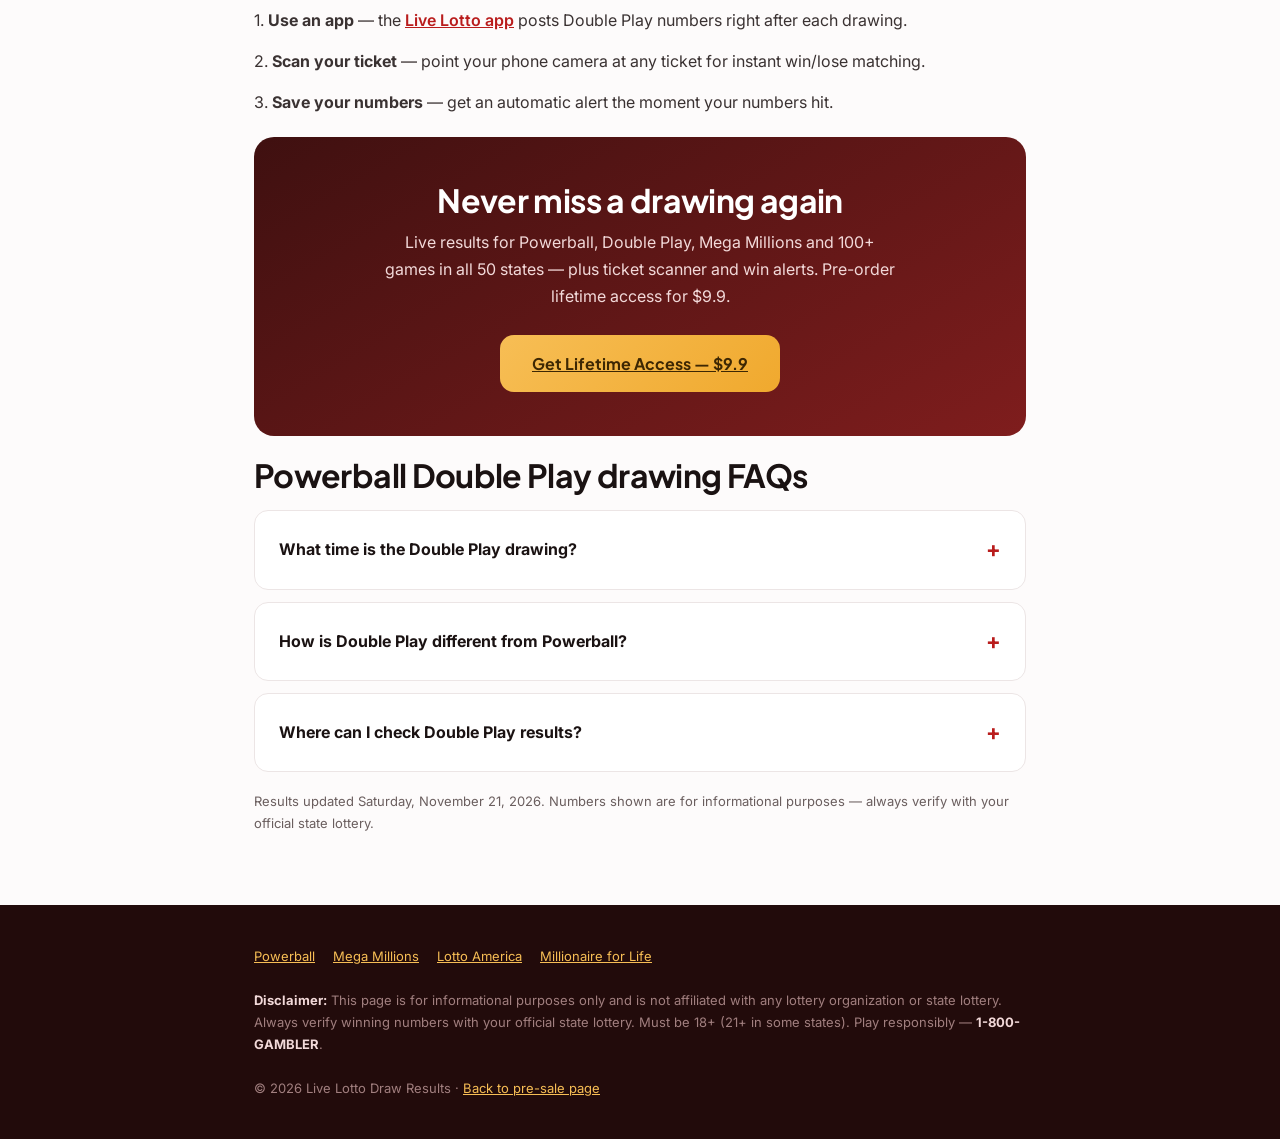
==== commit 615c2081: "Auto-update lottery results 2026-11-22-1428" ====
--- a/double-play-drawing-time.html
+++ b/double-play-drawing-time.html
@@ -80,10 +80,10 @@
 <tr><td>Alaska (AKT)</td><td>7:30 PM</td></tr>
 <tr><td>Hawaii (HT)</td><td>5:30 PM</td></tr></table>
 <div class="note"><strong>How it works:</strong> Double Play is a second drawing using the same Powerball numbers format, held after each main Powerball drawing. Add it to your ticket for $1 more per play — times shown are approximate.</div>
-<h2>Latest results — Wednesday, November 18, 2026</h2>
+<h2>Latest results — Saturday, November 21, 2026</h2>
 <div class="results">
 <div class="label" style="font-size:13px;font-weight:700;letter-spacing:.12em;text-transform:uppercase;color:var(--red-700)">Winning numbers</div>
-<div class="nums">4 &nbsp;6 &nbsp;8 &nbsp;48 &nbsp;55 &nbsp;<span>● 19</span></div>
+<div class="nums">10 &nbsp;42 &nbsp;45 &nbsp;68 &nbsp;69 &nbsp;<span>● 22</span></div>
 </div>
 
 <h2>How to check results fast</h2>
@@ -99,7 +99,7 @@
 <details class="faq"><summary>What time is the Double Play drawing?</summary><div class="a">Double Play drawings are held after each Powerball drawing — Monday, Wednesday and Saturday, at approximately 11:30 PM Eastern Time.</div></details>
 <details class="faq"><summary>How is Double Play different from Powerball?</summary><div class="a">Double Play uses the same 5/69 + 1/26 format but is a separate drawing with its own $10 million top prize. It costs an extra $1 per play, added to a Powerball ticket.</div></details>
 <details class="faq"><summary>Where can I check Double Play results?</summary><div class="a">Results post on Powerball.com after each drawing. The Live Lotto app posts winning numbers instantly, with a ticket scanner and win alerts.</div></details>
-<p style="font-size:13px;color:var(--muted);margin-top:18px">Results updated Wednesday, November 18, 2026. Numbers shown are for informational purposes — always verify with your official state lottery.</p>
+<p style="font-size:13px;color:var(--muted);margin-top:18px">Results updated Saturday, November 21, 2026. Numbers shown are for informational purposes — always verify with your official state lottery.</p>
 </div></section>
 <footer><div class="wrap">
 <nav><a href="powerball-drawing-time.html">Powerball</a>
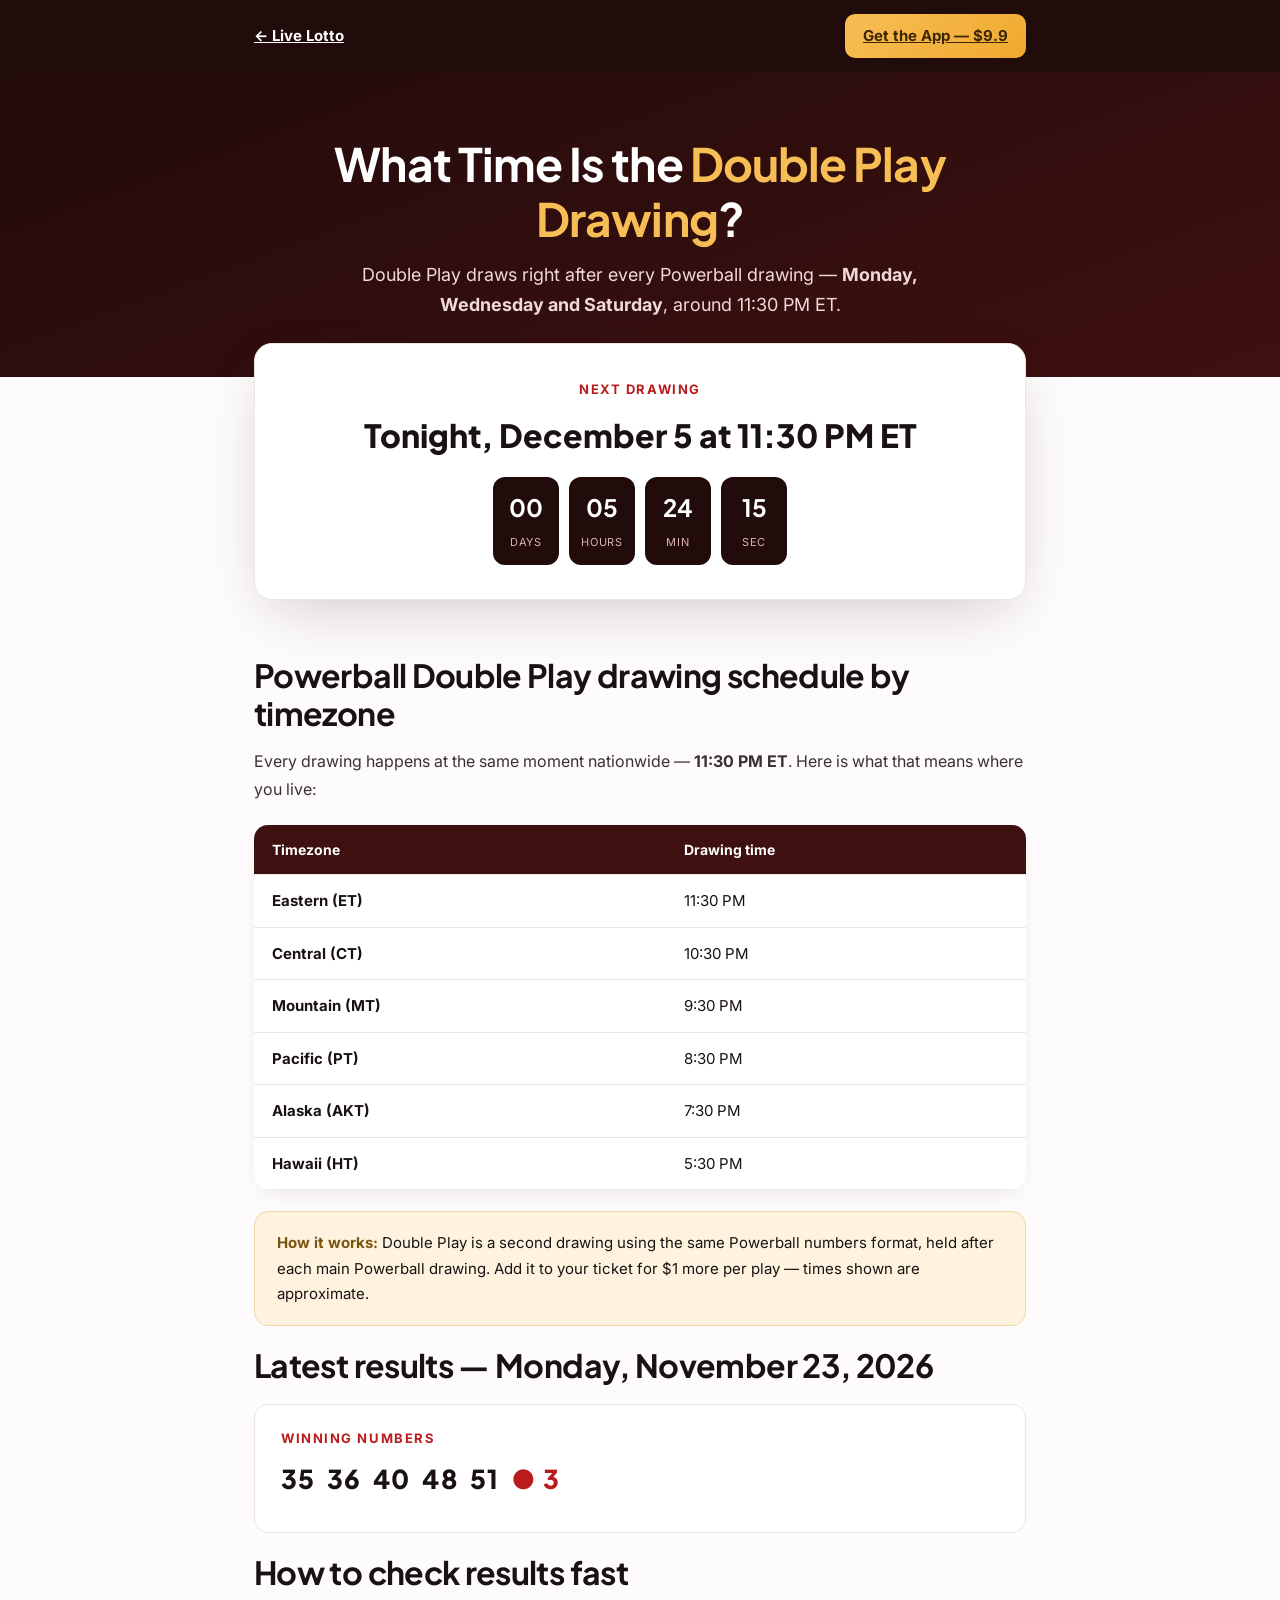
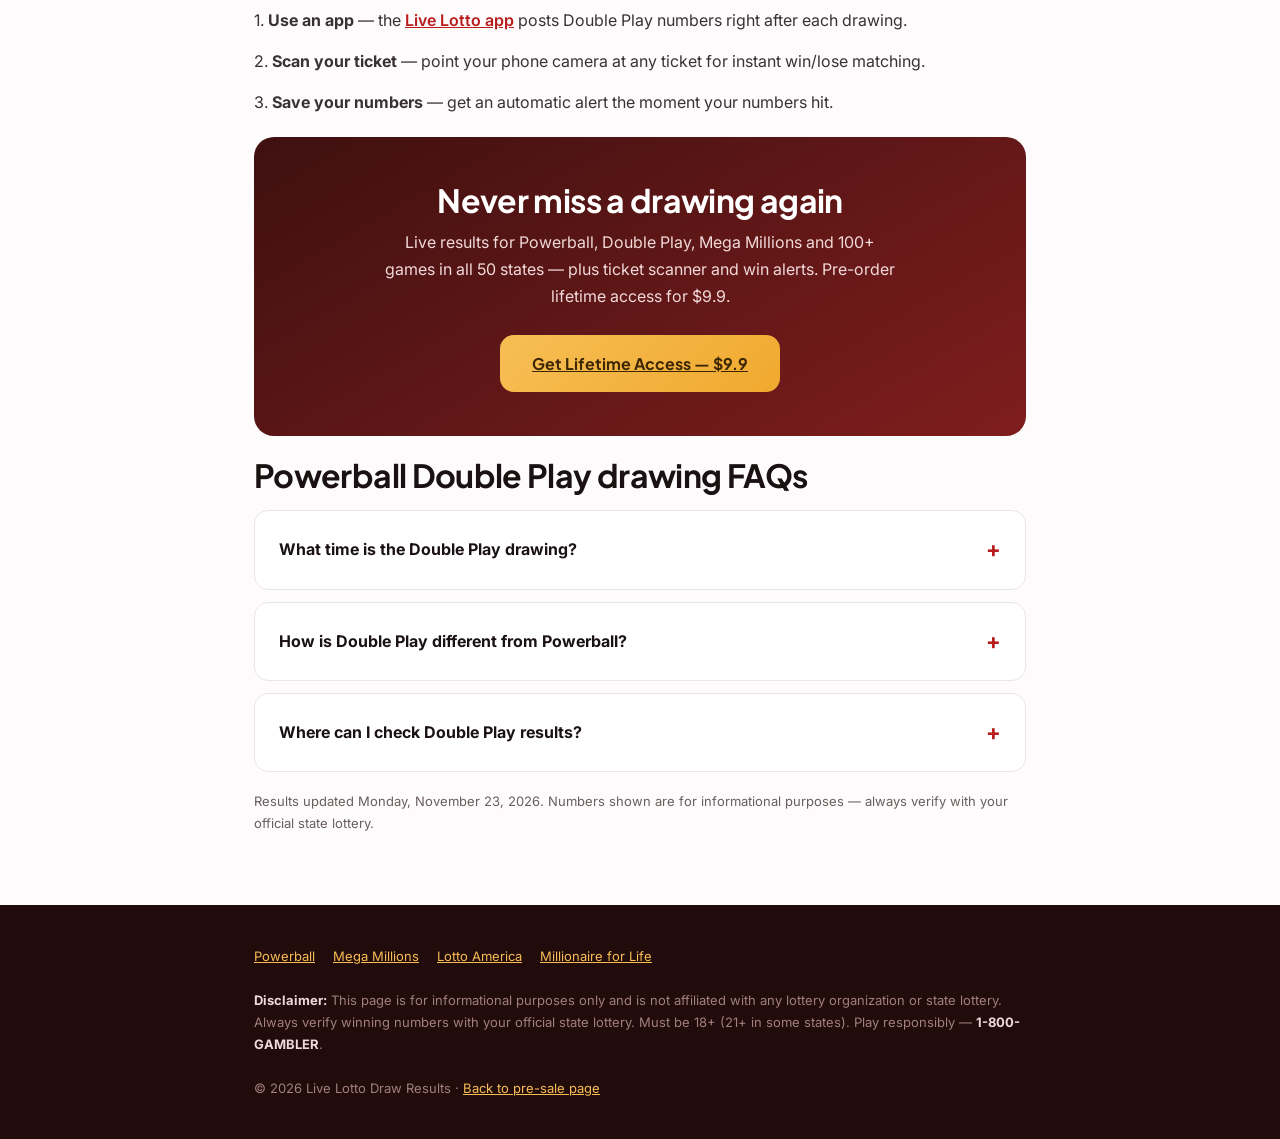
==== commit ed40ae94: "Auto-update lottery results 2026-11-24-1730" ====
--- a/double-play-drawing-time.html
+++ b/double-play-drawing-time.html
@@ -80,10 +80,10 @@
 <tr><td>Alaska (AKT)</td><td>7:30 PM</td></tr>
 <tr><td>Hawaii (HT)</td><td>5:30 PM</td></tr></table>
 <div class="note"><strong>How it works:</strong> Double Play is a second drawing using the same Powerball numbers format, held after each main Powerball drawing. Add it to your ticket for $1 more per play — times shown are approximate.</div>
-<h2>Latest results — Saturday, November 21, 2026</h2>
+<h2>Latest results — Monday, November 23, 2026</h2>
 <div class="results">
 <div class="label" style="font-size:13px;font-weight:700;letter-spacing:.12em;text-transform:uppercase;color:var(--red-700)">Winning numbers</div>
-<div class="nums">10 &nbsp;42 &nbsp;45 &nbsp;68 &nbsp;69 &nbsp;<span>● 22</span></div>
+<div class="nums">35 &nbsp;36 &nbsp;40 &nbsp;48 &nbsp;51 &nbsp;<span>● 3</span></div>
 </div>
 
 <h2>How to check results fast</h2>
@@ -99,7 +99,7 @@
 <details class="faq"><summary>What time is the Double Play drawing?</summary><div class="a">Double Play drawings are held after each Powerball drawing — Monday, Wednesday and Saturday, at approximately 11:30 PM Eastern Time.</div></details>
 <details class="faq"><summary>How is Double Play different from Powerball?</summary><div class="a">Double Play uses the same 5/69 + 1/26 format but is a separate drawing with its own $10 million top prize. It costs an extra $1 per play, added to a Powerball ticket.</div></details>
 <details class="faq"><summary>Where can I check Double Play results?</summary><div class="a">Results post on Powerball.com after each drawing. The Live Lotto app posts winning numbers instantly, with a ticket scanner and win alerts.</div></details>
-<p style="font-size:13px;color:var(--muted);margin-top:18px">Results updated Saturday, November 21, 2026. Numbers shown are for informational purposes — always verify with your official state lottery.</p>
+<p style="font-size:13px;color:var(--muted);margin-top:18px">Results updated Monday, November 23, 2026. Numbers shown are for informational purposes — always verify with your official state lottery.</p>
 </div></section>
 <footer><div class="wrap">
 <nav><a href="powerball-drawing-time.html">Powerball</a>
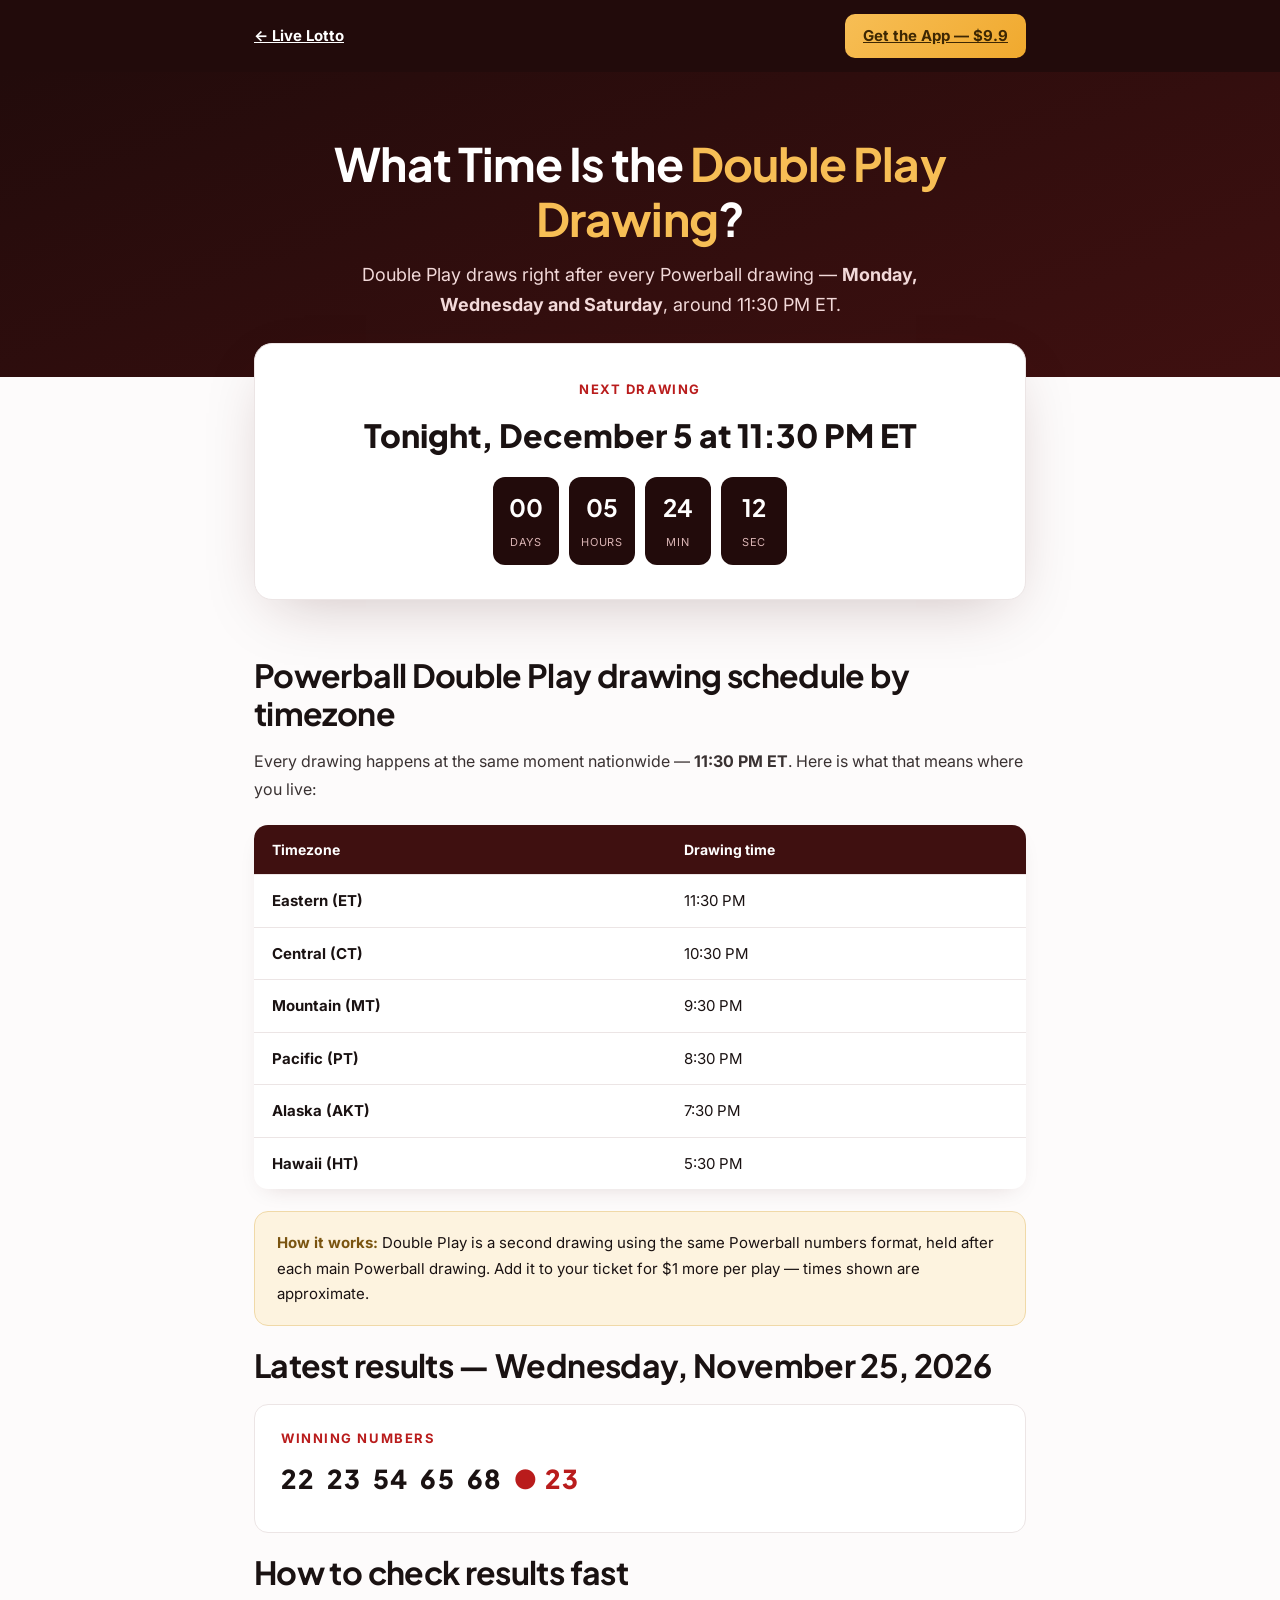
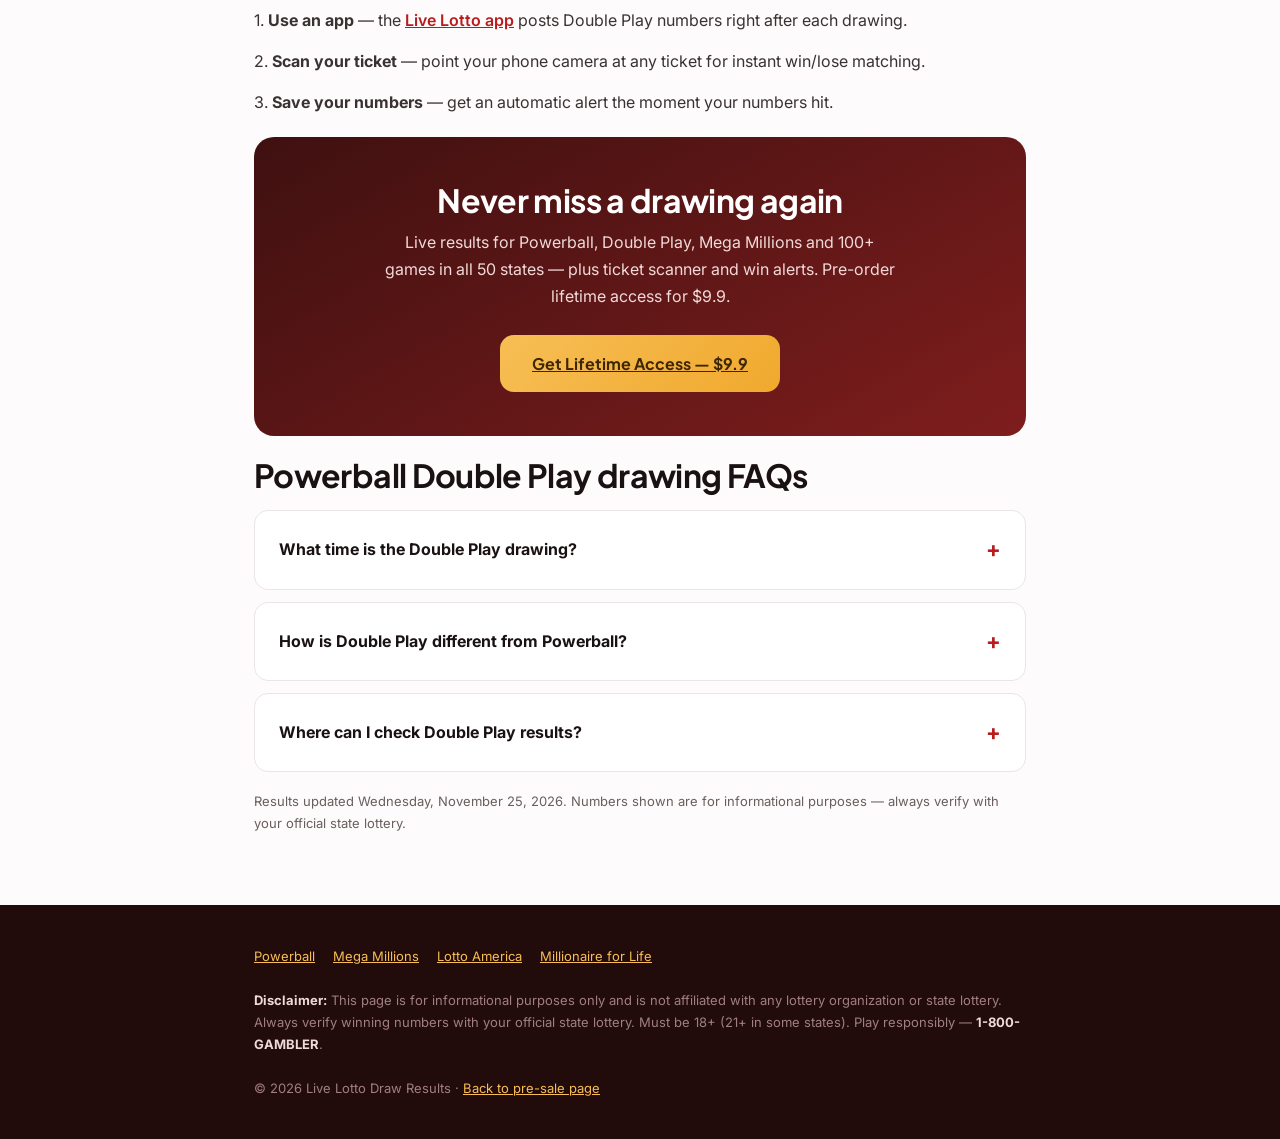
==== commit acb83094: "Auto-update lottery results 2026-11-26-1645" ====
--- a/double-play-drawing-time.html
+++ b/double-play-drawing-time.html
@@ -80,10 +80,10 @@
 <tr><td>Alaska (AKT)</td><td>7:30 PM</td></tr>
 <tr><td>Hawaii (HT)</td><td>5:30 PM</td></tr></table>
 <div class="note"><strong>How it works:</strong> Double Play is a second drawing using the same Powerball numbers format, held after each main Powerball drawing. Add it to your ticket for $1 more per play — times shown are approximate.</div>
-<h2>Latest results — Monday, November 23, 2026</h2>
+<h2>Latest results — Wednesday, November 25, 2026</h2>
 <div class="results">
 <div class="label" style="font-size:13px;font-weight:700;letter-spacing:.12em;text-transform:uppercase;color:var(--red-700)">Winning numbers</div>
-<div class="nums">35 &nbsp;36 &nbsp;40 &nbsp;48 &nbsp;51 &nbsp;<span>● 3</span></div>
+<div class="nums">22 &nbsp;23 &nbsp;54 &nbsp;65 &nbsp;68 &nbsp;<span>● 23</span></div>
 </div>
 
 <h2>How to check results fast</h2>
@@ -99,7 +99,7 @@
 <details class="faq"><summary>What time is the Double Play drawing?</summary><div class="a">Double Play drawings are held after each Powerball drawing — Monday, Wednesday and Saturday, at approximately 11:30 PM Eastern Time.</div></details>
 <details class="faq"><summary>How is Double Play different from Powerball?</summary><div class="a">Double Play uses the same 5/69 + 1/26 format but is a separate drawing with its own $10 million top prize. It costs an extra $1 per play, added to a Powerball ticket.</div></details>
 <details class="faq"><summary>Where can I check Double Play results?</summary><div class="a">Results post on Powerball.com after each drawing. The Live Lotto app posts winning numbers instantly, with a ticket scanner and win alerts.</div></details>
-<p style="font-size:13px;color:var(--muted);margin-top:18px">Results updated Monday, November 23, 2026. Numbers shown are for informational purposes — always verify with your official state lottery.</p>
+<p style="font-size:13px;color:var(--muted);margin-top:18px">Results updated Wednesday, November 25, 2026. Numbers shown are for informational purposes — always verify with your official state lottery.</p>
 </div></section>
 <footer><div class="wrap">
 <nav><a href="powerball-drawing-time.html">Powerball</a>
